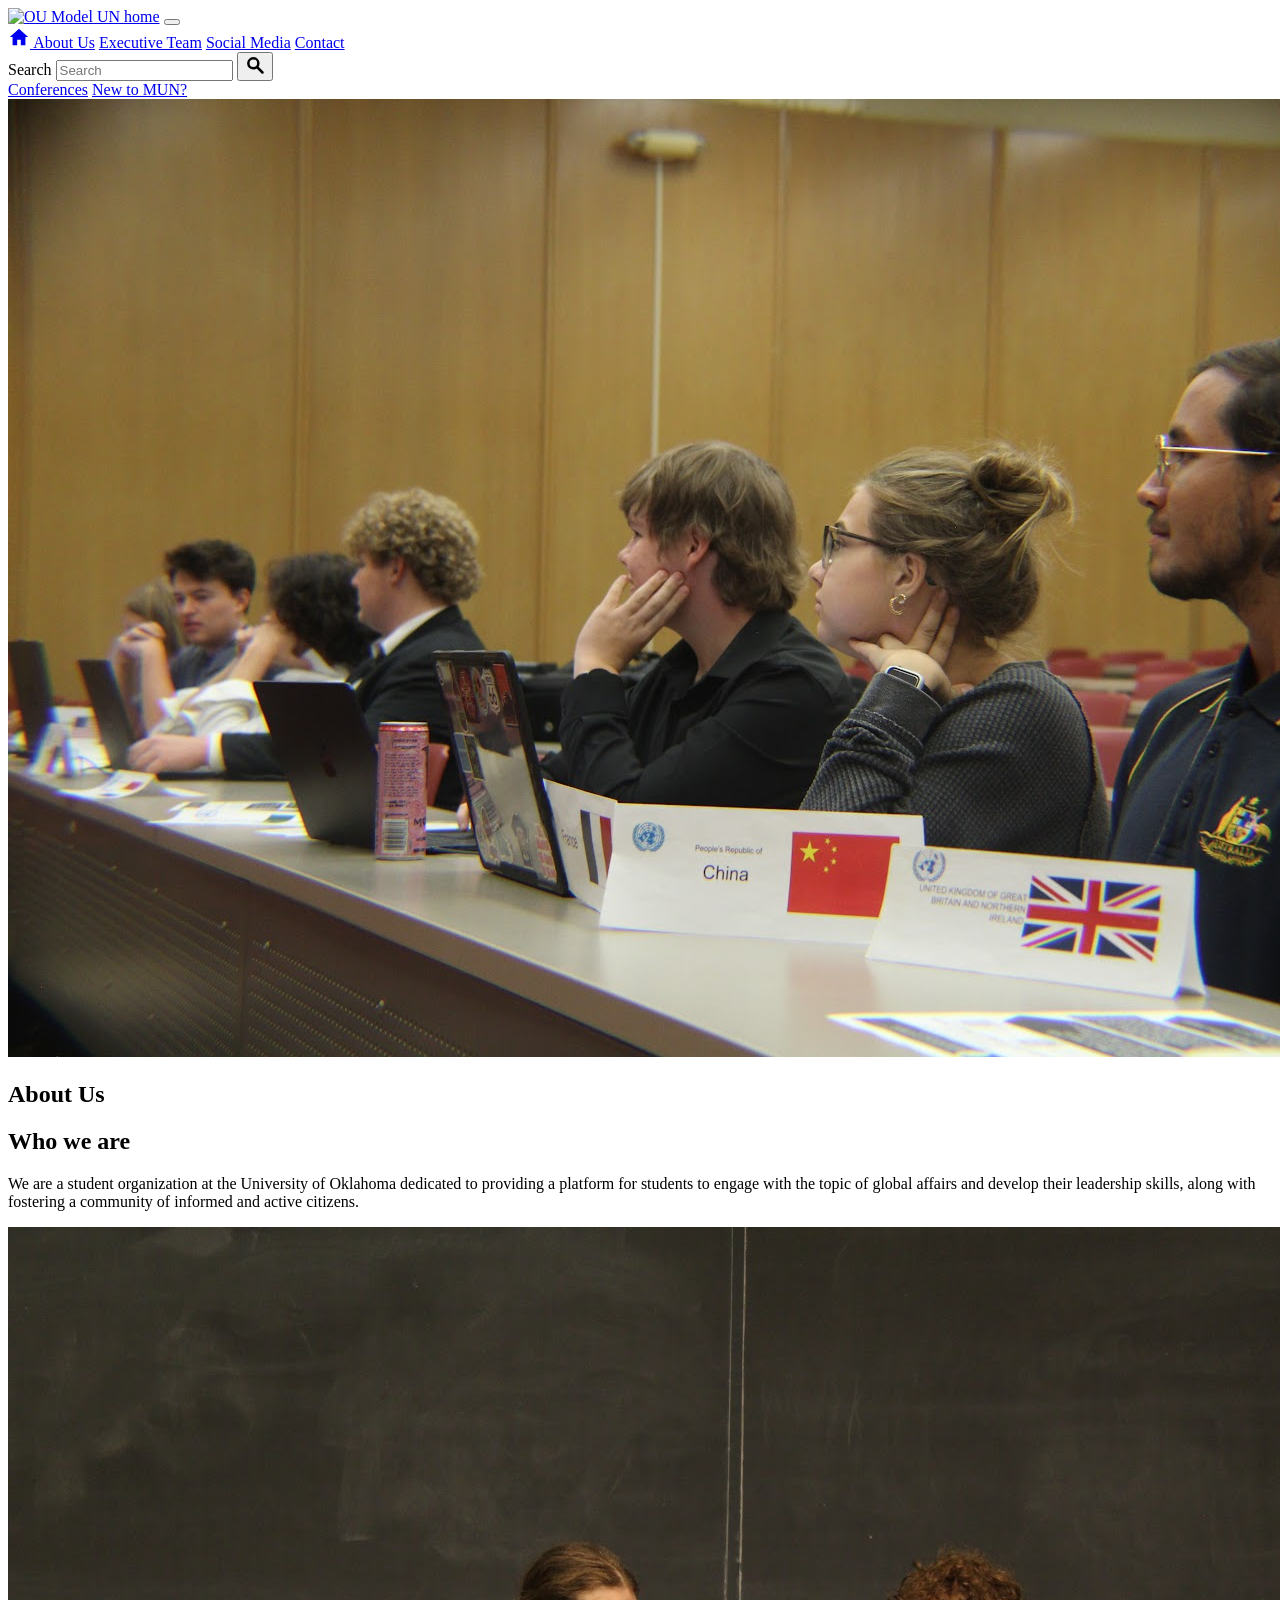
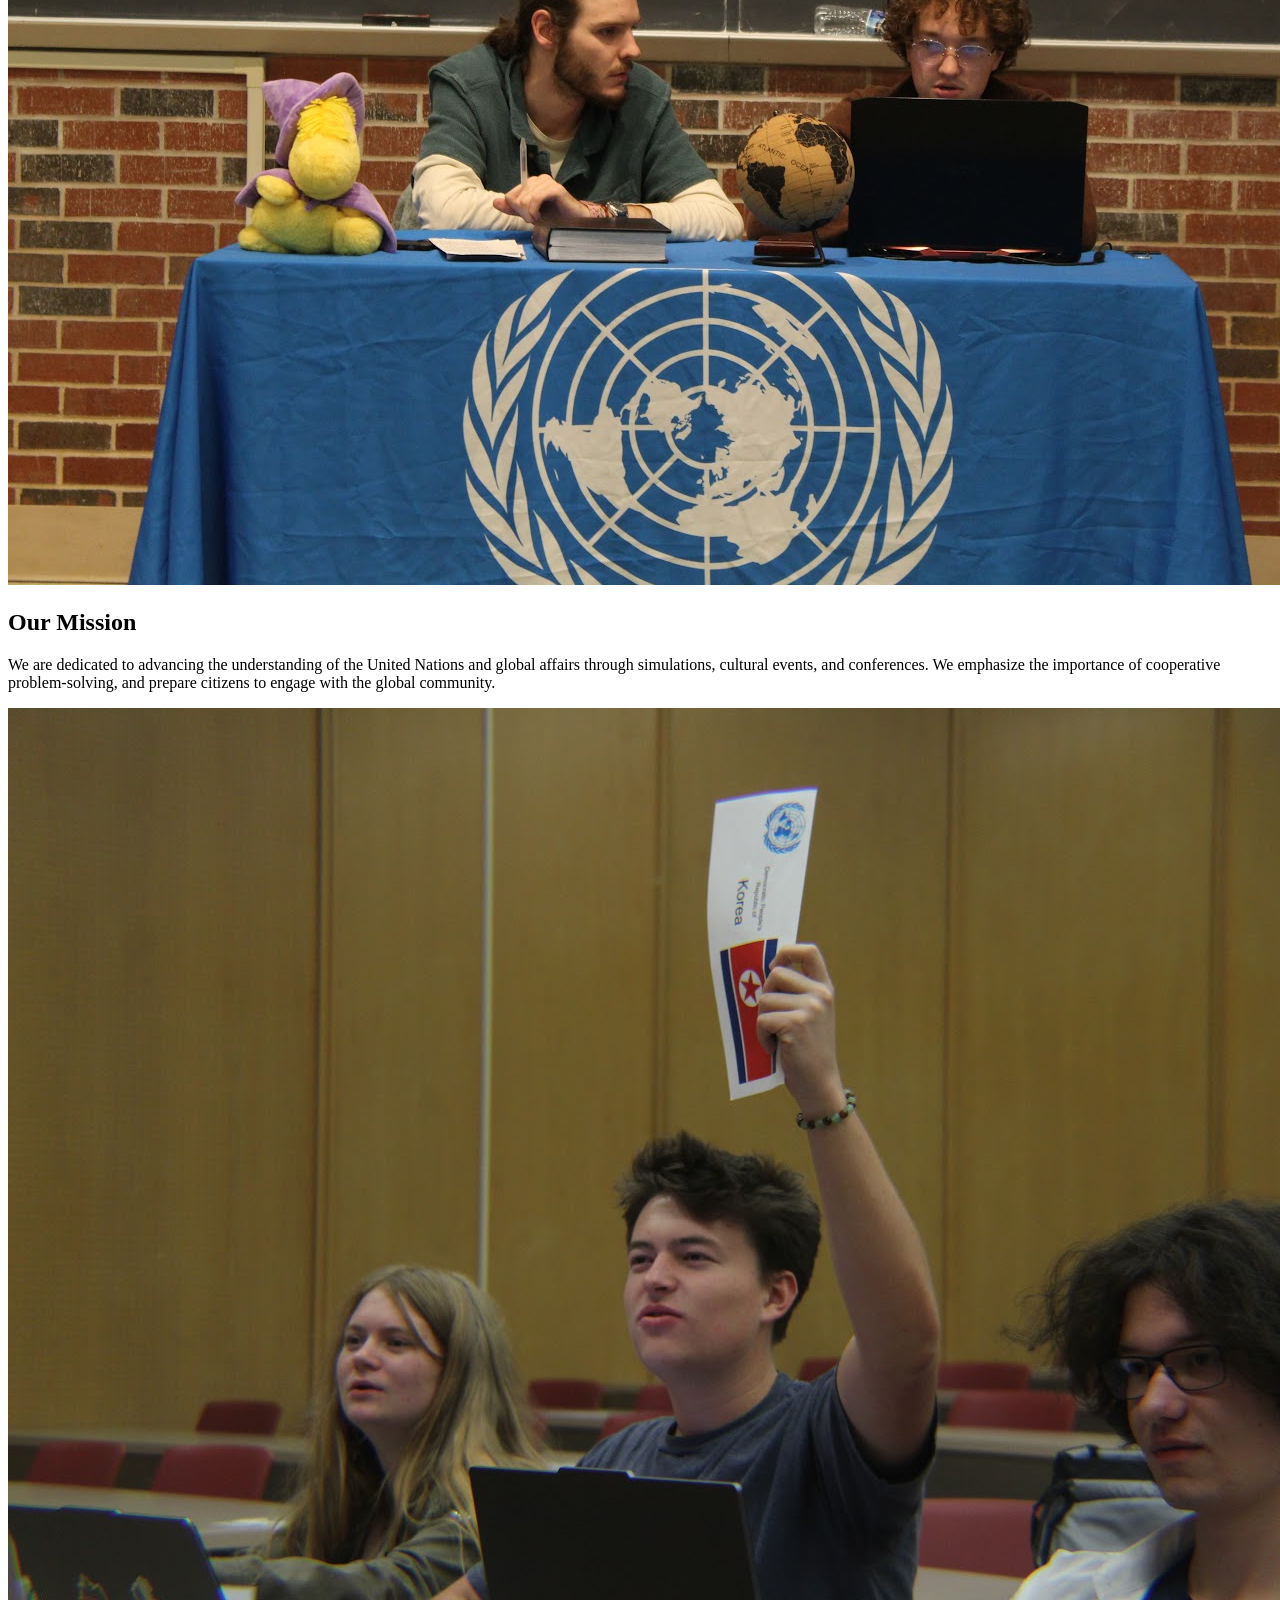
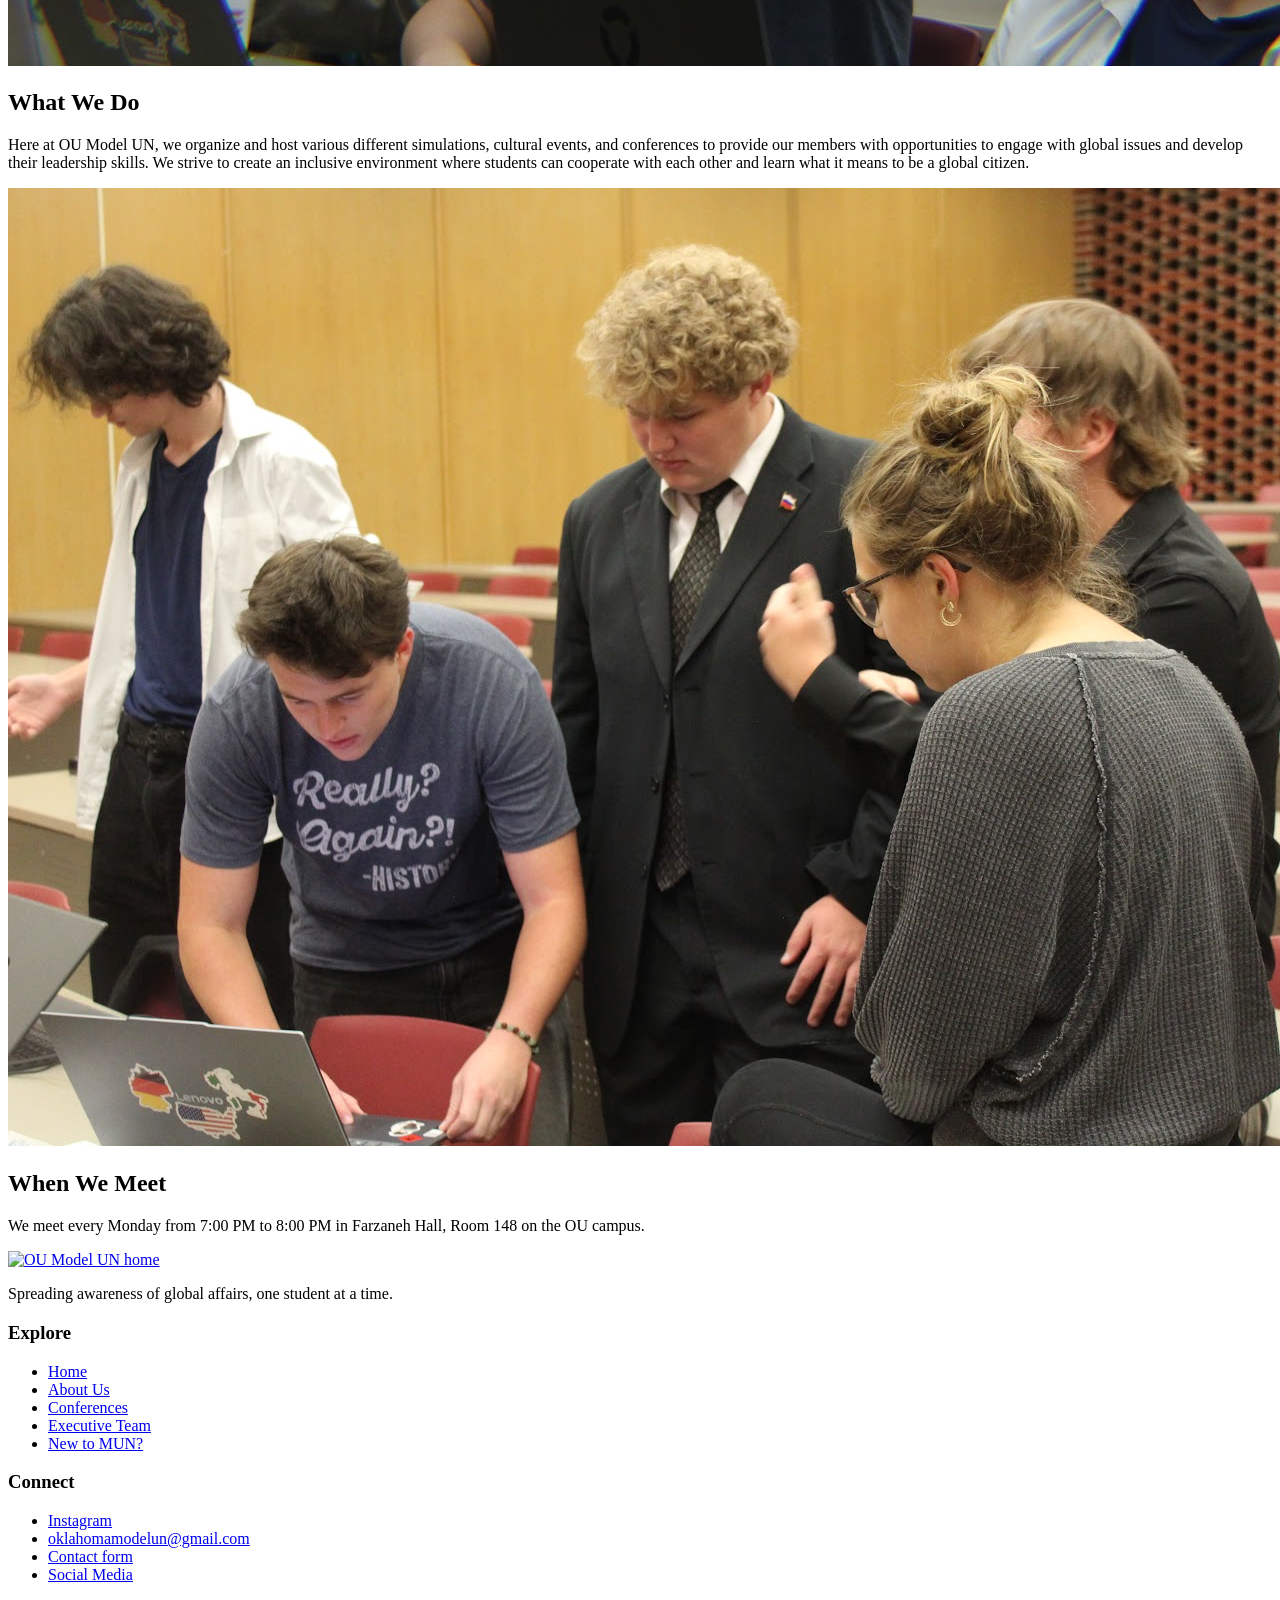
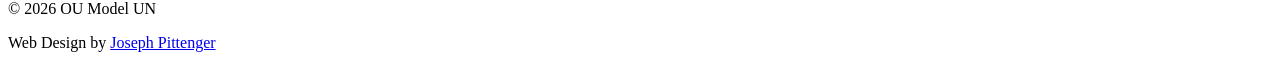
==== static/about.html @ 4ce97fff "change to .JPG because github is chud" ====
<!doctype html>
<html lang="en">
<head>
<meta charset="utf-8">
<meta name="viewport" content="width=device-width, initial-scale=1">
<title>About Us | OU Model UN</title>
<link rel="preconnect" href="https://fonts.googleapis.com">
<link rel="preconnect" href="https://fonts.gstatic.com" crossorigin>
<link href="https://fonts.googleapis.com/css2?family=Montserrat:wght@500;600;700;800&family=Playfair+Display:wght@600;700&display=swap" rel="stylesheet">
<link rel="stylesheet" href="../styles.css">
<script src="../scripts/script.js" defer></script>
<link rel="icon" type="image/png" href="../images/logo.png">
  <meta property="og:title" content="About Us — OU Model UN">
  <meta property="og:description" content="Learn more about the OU Model UN team and our mission.">
  <meta property="og:image" content="../images/team.JPG">
  <meta property="og:url" content="../static/about.html">
  <meta property="og:type" content="website">
  <meta name="twitter:card" content="summary_large_image">
  <meta name="twitter:title" content="About Us — OU Model UN">
  <meta name="twitter:description" content="Learn more about the OU Model UN team and our mission.">
  <meta name="twitter:image" content="../images/team.JPG">
</head>
<body>
<header class="site-header">
  <a class="logo" href="../index.html"><img src="../images/logo.png" alt="OU Model UN home"></a>
  <button class="menu-toggle" type="button" aria-label="Open menu" aria-expanded="false" aria-controls="site-menu">
    <span class="bars" aria-hidden="true"></span>
  </button>
  <nav class="main-nav" id="site-menu" aria-label="Main">
    <a class="home" href="../index.html" aria-label="Home">
      <svg width="22" height="22" viewBox="0 0 24 24" fill="currentColor" aria-hidden="true"><path d="M12 3 2 12h3v9h5v-6h4v6h5v-9h3z"/></svg>
    </a>
    <a href="../static/about.html" class="active">About Us</a>
    <a href="../variable/officers.html">Executive Team</a>
    <a href="../static/social.html">Social Media</a>
    <a href="../static/contact.html">Contact</a>
    <form class="search" role="search" action="../static/search.html" method="get">
      <label for="q" class="sr-only">Search</label>
      <input id="q" name="q" type="search" placeholder="Search">
      <button type="submit" aria-label="Submit search">
        <svg width="20" height="20" viewBox="0 0 24 24" fill="none" stroke="currentColor" stroke-width="3" stroke-linecap="round" aria-hidden="true"><circle cx="10" cy="10" r="6"/><path d="m15 15 6 6"/></svg>
      </button>
    </form>
  </nav>
</header>

<nav class="sub-nav" aria-label="Sections">
  <a href="../variable/conferences.html">Conferences</a>
  <a href="../static/new-to-mun.html">New to MUN?</a>
</nav>

<main data-pagefind-body>
  <section class="page-hero">
    <img class="page-hero-img" src="../images/team.JPG" alt="">
    <h1>About Us</h1>
  </section>
  <section class="content about-intro">
    <h2>Who we are</h2>
    <p class="lead">We are a student organization at the University of Oklahoma dedicated to providing a platform for students to engage with the topic of global affairs and develop their leadership skills, along with fostering a community of informed and active citizens.</p>
  </section>

  <section class="about-band band-tint">
    <div class="band-inner">
      <img src="../images/about-1.JPG" alt="">
      <div class="band-text">
        <h2>Our Mission</h2>
        <p>We are dedicated to advancing the understanding of the United Nations and global affairs through simulations, cultural events, and conferences. We emphasize the importance of cooperative problem-solving, and prepare citizens to engage with the global community. </p>
      </div>
    </div>
  </section>

  <section class="about-band">
    <div class="band-inner reverse">
      <img src="../images/about-2.JPG" alt="">
      <div class="band-text">
        <h2>What We Do</h2>
        <p>Here at OU Model UN, we organize and host various different simulations, cultural events, and conferences to provide our members with opportunities to engage with global issues and develop their leadership skills. We strive to create an inclusive environment where students can cooperate with each other and learn what it means to be a global citizen.</p>
      </div>
    </div>
  </section>

  <section class="about-band band-tint">
    <div class="band-inner">
      <img src="../images/about-3.JPG" alt="">
      <div class="band-text">
        <h2>When We Meet</h2>
        <p>We meet every Monday from 7:00 PM to 8:00 PM in Farzaneh Hall, Room 148 on the OU campus.</p>
      </div>
    </div>
  </section>
</main>

<footer class="site-footer">
  <div class="footer-grid">
    <div class="footer-brand">
      <a class="footer-logo" href="../index.html"><img src="../images/logo.png" alt="OU Model UN home"></a>
      <p>Spreading awareness of global affairs, one student at a time.</p>
    </div>
    <nav aria-label="Footer">
      <h3>Explore</h3>
      <ul>
        <li><a href="../index.html">Home</a></li>
        <li><a href="../static/about.html">About Us</a></li>
        <li><a href="../variable/conferences.html">Conferences</a></li>
        <li><a href="../variable/officers.html">Executive Team</a></li>
        <li><a href="../static/new-to-mun.html">New to MUN?</a></li>
      </ul>
    </nav>
    <div>
      <h3>Connect</h3>
      <ul>
        <li><a href="https://www.instagram.com/oklahoma_model_un/" target="_blank" rel="noopener">Instagram</a></li>
        <li><a href="mailto:oklahomamodelun@gmail.com">oklahomamodelun@gmail.com</a></li>
        <li><a href="../static/contact.html">Contact form</a></li>
        <li><a href="../static/social.html">Social Media</a></li>
      </ul>
    </div>
  </div>
  <div class="footer-bottom">
  <p>&copy; 2026 OU Model UN</p>
  <p>Web Design by <a href="https://www.jpitt.net" target="_blank" rel="noopener">Joseph Pittenger</a></p>
</div>
</footer>
</body>
</html>
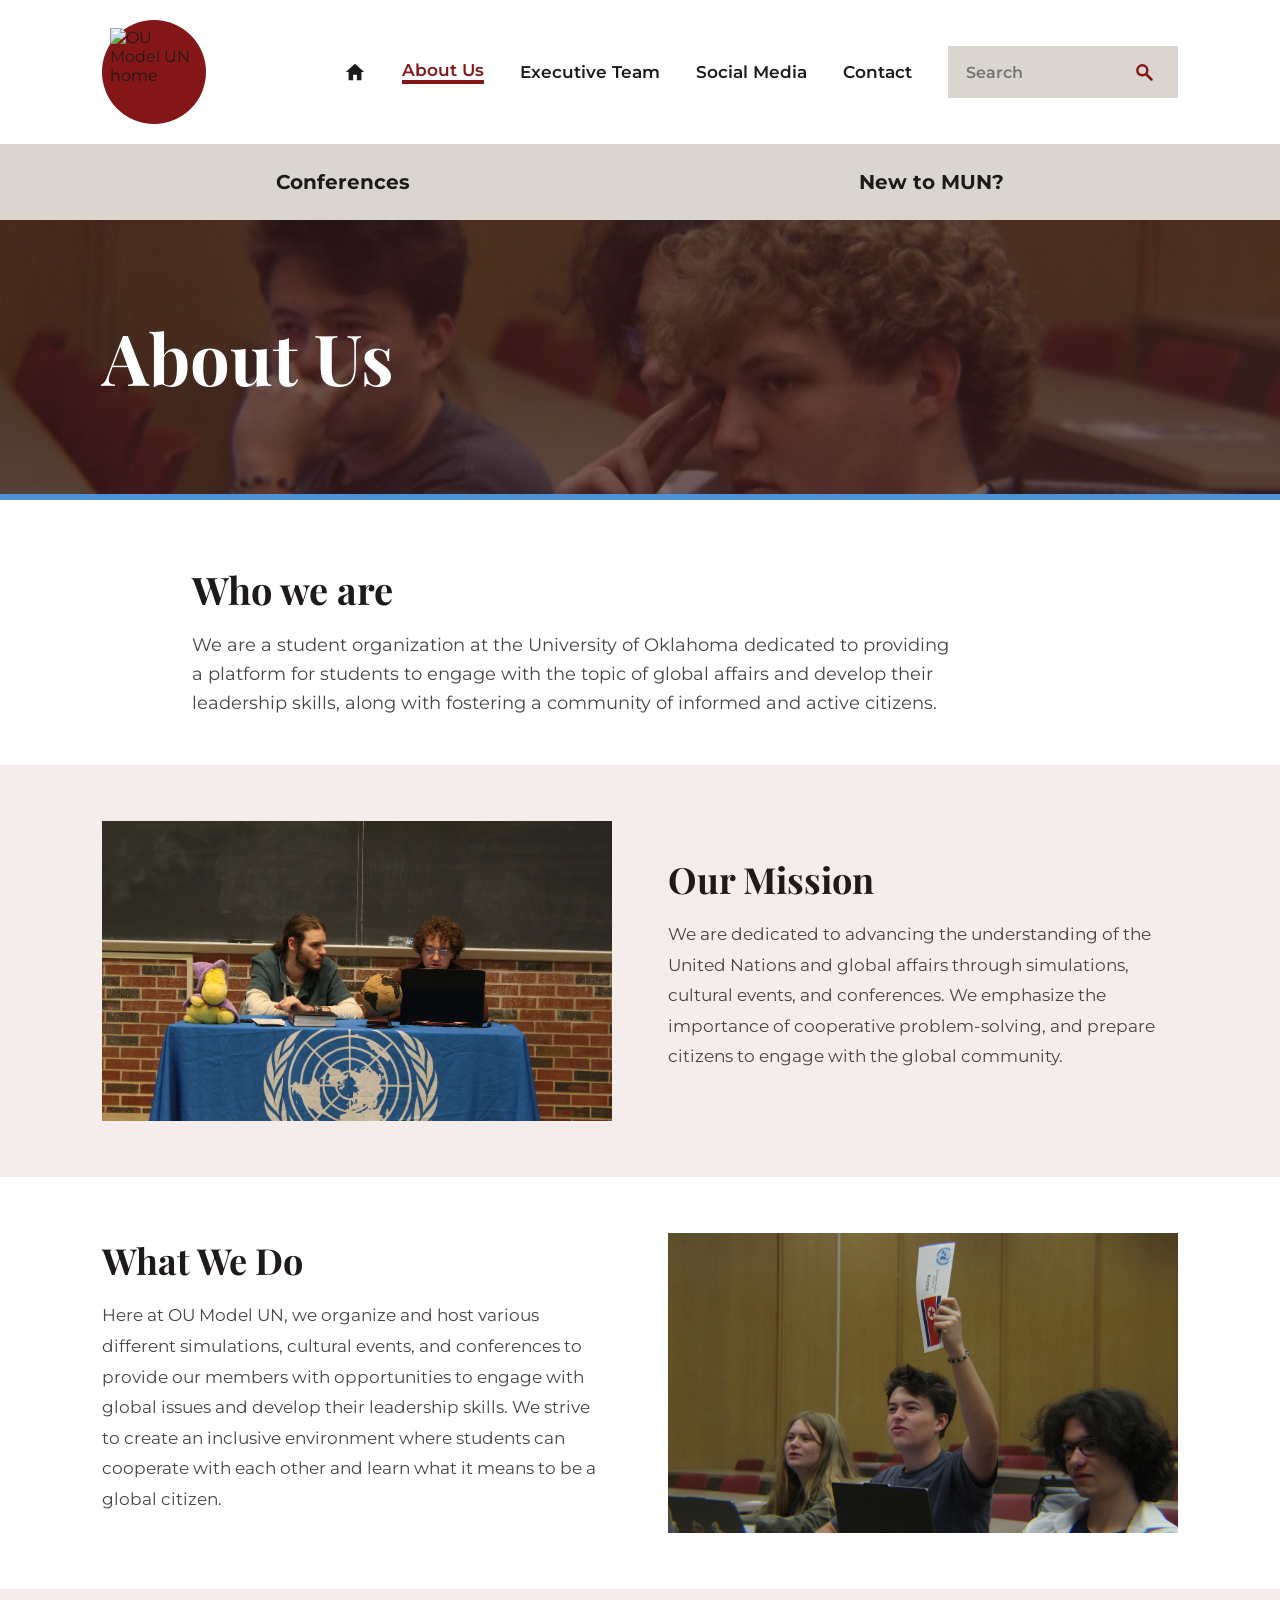
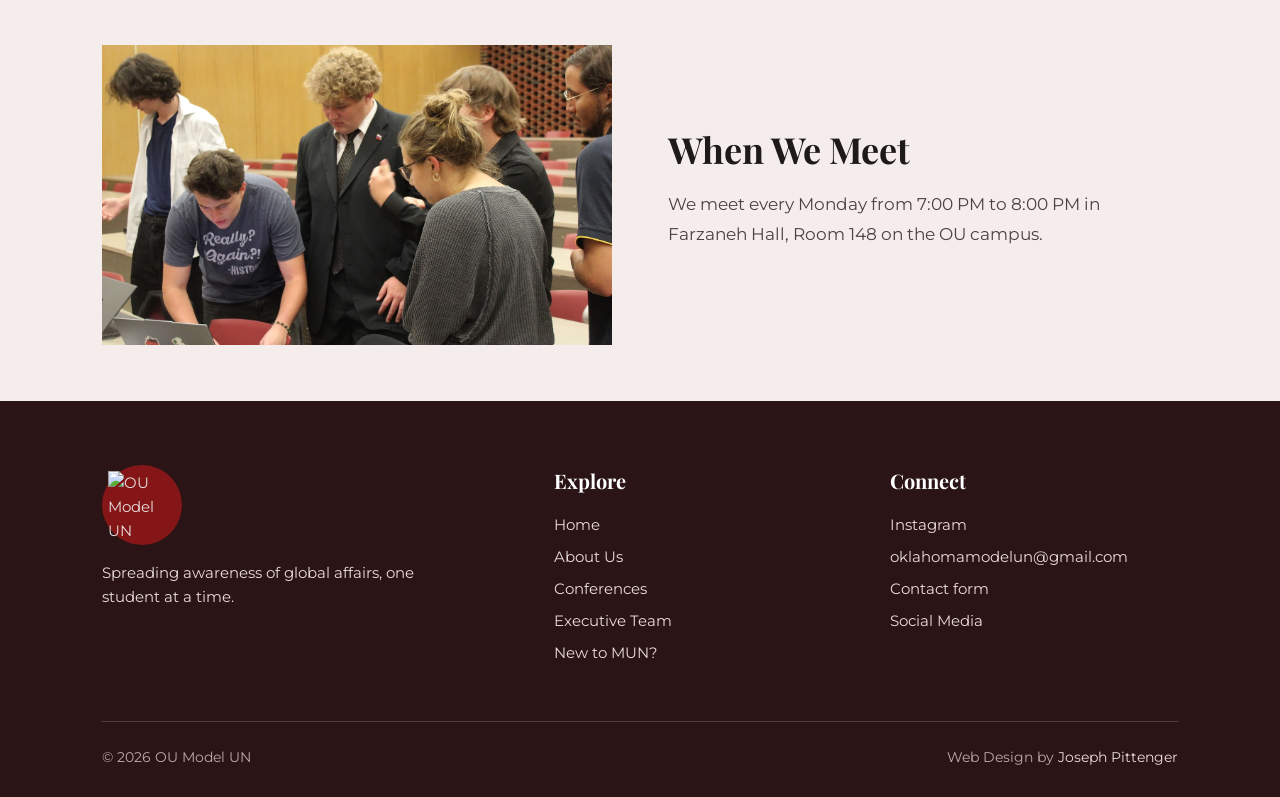
==== commit c5d03949: "add a different hero for pages" ====
--- a/static/about.html
+++ b/static/about.html
@@ -12,13 +12,13 @@
 <link rel="icon" type="image/png" href="../images/logo.png">
   <meta property="og:title" content="About Us — OU Model UN">
   <meta property="og:description" content="Learn more about the OU Model UN team and our mission.">
-  <meta property="og:image" content="../images/team.JPG">
+  <meta property="og:image" content="../images/hero-2.JPG">
   <meta property="og:url" content="../static/about.html">
   <meta property="og:type" content="website">
   <meta name="twitter:card" content="summary_large_image">
   <meta name="twitter:title" content="About Us — OU Model UN">
   <meta name="twitter:description" content="Learn more about the OU Model UN team and our mission.">
-  <meta name="twitter:image" content="../images/team.JPG">
+  <meta name="twitter:image" content="../images/hero-2.JPG">
 </head>
 <body>
 <header class="site-header">
@@ -51,7 +51,7 @@
 
 <main data-pagefind-body>
   <section class="page-hero">
-    <img class="page-hero-img" src="../images/team.JPG" alt="">
+    <img class="page-hero-img" src="../images/hero-2.JPG" alt="">
     <h1>About Us</h1>
   </section>
   <section class="content about-intro">
--- a/styles.css
+++ b/styles.css
@@ -0,0 +1,255 @@
+:root {
+  --crimson: #841617;
+  --ink: #1f1a1a;
+  --gray: #dad5cf;
+  --tint: #f5ecec;
+  --blue: #1f5fa8;
+  --blue-light: #4b92db;
+  --pagefind-ui-primary: #841617;
+  --pagefind-ui-text: #1f1a1a;
+  --pagefind-ui-font: "Montserrat", Arial, sans-serif;
+  --font-display: "Playfair Display", Georgia, serif;
+}
+* { box-sizing: border-box; }
+body { margin: 0; font-family: "Montserrat", Arial, sans-serif; color: var(--ink); background: #fff; }
+a { color: var(--ink); text-decoration: none; }
+a:hover { color: var(--crimson); }
+.sr-only { position: absolute; left: -9999px; }
+
+.site-header {
+  display: flex; align-items: center; justify-content: space-between;
+  flex-wrap: wrap; gap: 16px; padding: 20px 8%;
+  max-width: 1440px; margin: 0 auto;
+}
+.logo {
+  display: flex; align-items: center; justify-content: center;
+  width: 104px; height: 104px; padding: 8px; border-radius: 50%;
+  background: var(--crimson);
+}
+.logo img { width: 100%; height: 100%; object-fit: contain; }
+.main-nav { display: flex; align-items: center; flex-wrap: wrap; gap: 8px 36px; font-weight: 600; font-size: 17px; }
+.main-nav .home { display: flex; padding: 10px 0; }
+.main-nav .active, .sub-nav .active { color: var(--crimson); border-bottom: 4px solid var(--crimson); }
+.search { display: flex; align-items: center; width: 230px; height: 52px; padding: 0 16px; background: var(--gray); }
+.search input { flex: 1; min-width: 0; border: 0; background: transparent; font: inherit; font-size: 16px; outline: none; }
+.search button { display: flex; padding: 8px; border: 0; background: none; color: var(--crimson); cursor: pointer; }
+
+.sub-nav { display: flex; justify-content: space-around; flex-wrap: wrap; background: var(--gray); padding: 0 4%; font-weight: 700; font-size: 20px; }
+.sub-nav a { padding: 26px 24px; }
+.sub-nav a:hover { background: #e3dfdb; }
+.sub-nav .active { border-bottom: 4px solid var(--crimson); }
+
+.hero {
+  position: relative; height: 560px; display: flex; align-items: center;
+  background: #3b1a1c; overflow: hidden;
+}
+.hero-img { position: absolute; inset: 0; width: 100%; height: 100%; object-fit: cover; }
+.hero::after { content: ""; position: absolute; inset: 0; background: rgba(59, 26, 28, 0.55); }
+.hero h1 {
+  position: relative; z-index: 1; margin: 0 auto; padding: 0 8%; width: 100%; max-width: 1440px; color: #fff;
+  font-size: clamp(40px, 6vw, 88px); line-height: 1.1; font-weight: 700; letter-spacing: -1px; text-wrap: balance;
+}
+
+.intro { text-align: center; padding: 72px 8% 72px; }
+.intro h2 { margin: 0 auto; max-width: 1000px; font-size: clamp(28px, 3.4vw, 46px); line-height: 1.25; font-weight: 700; }
+.intro p { margin: 24px auto 0; max-width: 760px; font-size: 18px; line-height: 1.6; color: #4a4343; }
+
+/* Subpages */
+.content { max-width: 1100px; margin: 0 auto; padding: 64px 8% 80px; }
+.content h2 { margin: 0 0 16px; font-size: clamp(26px, 3vw, 38px); font-weight: 700; }
+.lead { margin: 0 0 32px; max-width: 760px; font-size: 18px; line-height: 1.6; color: #4a4343; }
+.card-grid { display: grid; grid-template-columns: repeat(auto-fit, minmax(240px, 1fr)); gap: 24px; }
+.card { padding: 28px; background: var(--gray); border-top: 4px solid var(--blue); }
+.card h3 { margin: 0 0 12px; font-size: 20px; }
+.card p { margin: 0; line-height: 1.6; color: #4a4343; }
+.contact-layout { display: grid; grid-template-columns: 2fr 1fr; gap: 48px; }
+.contact-info h3 { margin: 0 0 4px; }
+.contact-info p { margin: 0 0 24px; color: #4a4343; }
+@media (max-width: 700px) { .contact-layout { grid-template-columns: 1fr; } }
+
+/* Home: intro extras and conferences */
+.intro h3 { margin: 28px auto 0; max-width: 900px; font-size: clamp(20px, 2.2vw, 30px); font-weight: 700; }
+.intro p { text-align: left; }
+.more { display: inline-block; margin-top: 28px; font-weight: 700; color: var(--blue); }
+.more:hover { text-decoration: underline; }
+.conferences { padding: 40px 8% 96px; background: linear-gradient(to bottom, #fff 0, #fff 260px, var(--tint) 260px); }
+.conferences h2 { margin: 0 0 48px; text-align: center; font-size: clamp(30px, 3.5vw, 44px); font-weight: 600; }
+.conf-grid { display: grid; grid-template-columns: repeat(auto-fit, minmax(260px, 1fr)); gap: 32px; max-width: 1100px; margin: 0 auto; }
+.conf-card { background: #fff; }
+.conf-card img { display: block; width: 100%; height: 240px; object-fit: cover; background: #d8d3ce; }
+.conf-body { padding: 28px 32px 36px; }
+.conf-body h3 { margin: 0 0 16px; font-size: 30px; font-weight: 700; }
+.conf-body p { margin: 0 0 8px; font-size: 18px; color: #4a4343; }
+/* Typography: serif display headings, Montserrat for everything else */
+h1, h2, h3 { font-family: var(--font-display); }
+.hero h1 { font-weight: 700; }
+.conferences h2 { font-weight: 700; }
+.conf-body p:nth-of-type(2) { color: var(--blue); font-weight: 600; }
+
+/* Page title banners with photo */
+.page-hero {
+  position: relative; overflow: hidden; display: flex; align-items: center;
+  height: 280px; background: #3b1a1c; border-bottom: 6px solid var(--blue-light);
+}
+.page-hero-img { position: absolute; inset: 0; width: 100%; height: 100%; object-fit: cover; }
+.page-hero::after { content: ""; position: absolute; inset: 0; background: rgba(59, 26, 28, 0.6); }
+.page-hero h1 {
+  position: relative; z-index: 1; width: 100%; max-width: 1440px; margin: 0 auto; padding: 0 8%;
+  color: #fff; font-size: clamp(40px, 5.5vw, 72px); font-weight: 700;
+}
+
+/* Fade in on scroll (script.js adds .js to <html>, then .visible as items scroll into view) */
+.js .reveal { opacity: 0; transform: translateY(24px); transition: opacity 0.7s ease, transform 0.7s ease; }
+.js .reveal.visible { opacity: 1; transform: none; }
+.js .card-grid .reveal:nth-child(2), .js .conf-grid .reveal:nth-child(2) { transition-delay: 0.12s; }
+.js .card-grid .reveal:nth-child(3), .js .conf-grid .reveal:nth-child(3) { transition-delay: 0.24s; }
+@media (prefers-reduced-motion: reduce) {
+  .js .reveal { opacity: 1; transform: none; transition: none; }
+}
+
+/* Slow zoom on hero photos */
+@keyframes slow-zoom { from { transform: scale(1); } to { transform: scale(1.1); } }
+.hero-img, .page-hero-img { animation: slow-zoom 30s ease-out forwards; }
+@media (prefers-reduced-motion: reduce) { .hero-img, .page-hero-img { animation: none; } }
+
+/* About: alternating photo and text bands */
+.about-intro { padding-bottom: 48px; }
+.about-intro .lead { margin-bottom: 0; }
+.about-band { padding: 56px 8%; }
+.band-tint { background: var(--tint); }
+.band-inner { display: grid; grid-template-columns: 1fr 1fr; gap: 56px; align-items: center; max-width: 1100px; margin: 0 auto; }
+.band-inner img { display: block; width: 100%; height: 300px; object-fit: cover; background: #d8d3ce; }
+.band-inner.reverse img { order: 2; }
+.band-text h2 { margin: 0 0 16px; font-size: clamp(26px, 3vw, 36px); font-weight: 700; }
+.band-text p { margin: 0 0 16px; font-size: 17px; line-height: 1.8; color: #4a4343; }
+@media (max-width: 800px) {
+  .band-inner { grid-template-columns: 1fr; gap: 28px; }
+  .band-inner.reverse img { order: 0; }
+}
+
+/* Footer */
+.site-footer { margin-top: 0; padding: 64px 8% 28px; background: #2b1416; color: #e9dcdc; font-size: 15px; line-height: 1.6; }
+.site-footer a { color: #e9dcdc; }
+.site-footer a:hover { color: var(--blue-light); }
+.footer-grid { display: grid; grid-template-columns: 1.4fr 1fr 1fr; gap: 48px; max-width: 1100px; margin: 0 auto; }
+.footer-grid h3 { margin: 0 0 16px; color: #fff; font-size: 20px; }
+.footer-grid ul { margin: 0; padding: 0; list-style: none; }
+.footer-grid li { margin-bottom: 8px; }
+.footer-brand p { margin: 16px 0 0; max-width: 320px; }
+.footer-logo { display: flex; align-items: center; justify-content: center; width: 80px; height: 80px; padding: 6px; border-radius: 50%; background: var(--crimson); }
+.footer-logo img { width: 100%; height: 100%; object-fit: contain; }
+.footer-bottom { display: flex; justify-content: space-between; flex-wrap: wrap; gap: 8px 24px; max-width: 1100px; margin: 48px auto 0; padding-top: 24px; border-top: 1px solid rgba(255, 255, 255, 0.18); font-size: 14px; color: #bda9a9; }
+.footer-bottom p { margin: 0; }
+@media (max-width: 700px) { .footer-grid { grid-template-columns: 1fr; gap: 32px; } }
+
+/* Search page */
+#search { min-height: 320px; }
+.search-note { color: #4a4343; }
+
+/* Clickable cards: the link stretches to cover the whole card */
+.card-clickable { position: relative; transition: transform 0.2s ease, box-shadow 0.2s ease; }
+.card-clickable a { font-weight: 600; color: var(--blue); }
+.card-clickable a::after { content: ""; position: absolute; inset: 0; }
+.card-clickable:hover, .card-clickable:focus-within { transform: translateY(-4px); box-shadow: 0 10px 24px rgba(0, 0, 0, 0.12); }
+.card-clickable a:focus-visible { outline: none; }
+.card-clickable:focus-within { outline: 3px solid var(--blue-light); outline-offset: 2px; }
+@media (prefers-reduced-motion: reduce) { .card-clickable { transition: none; } .card-clickable:hover, .card-clickable:focus-within { transform: none; } }
+
+/* Keep the card hover lift working alongside the fade-in */
+.js .reveal.card-clickable { transition: opacity 0.7s ease, transform 0.25s ease, box-shadow 0.25s ease; }
+.js .card-clickable.visible:hover, .js .card-clickable.visible:focus-within { transform: translateY(-4px); transition-delay: 0s; }
+@media (prefers-reduced-motion: reduce) { .js .card-clickable.visible:hover, .js .card-clickable.visible:focus-within { transform: none; } }
+
+/* Clickable conference cards (home page): keep the title dark, turn crimson on hover */
+.conf-card.card-clickable a { color: var(--ink); font-weight: inherit; }
+.conf-card.card-clickable:hover a, .conf-card.card-clickable:focus-within a { color: var(--crimson); }
+
+/* Card icons (social page) */
+.card-icon { display: block; width: 56px; height: 56px; margin-bottom: 16px; }
+.card-icon svg { display: block; width: 100%; height: 100%; }
+
+/* Embedded Google Form */
+.form-embed iframe { display: block; width: 100%; height: 760px; border: 0; background: #fff; }
+.form-fallback { margin: 12px 0 0; font-size: 15px; color: #4a4343; }
+.form-fallback a { color: var(--blue); font-weight: 600; }
+
+/* Mobile menu (hamburger) */
+.menu-toggle { display: none; position: relative; width: 48px; height: 48px; padding: 0; border: 2px solid var(--crimson); border-radius: 8px; background: #fff; cursor: pointer; }
+.menu-toggle .bars { position: absolute; top: 50%; left: 50%; width: 22px; height: 3px; margin: -1.5px 0 0 -11px; background: var(--crimson); transition: background 0.2s; }
+.menu-toggle .bars::before, .menu-toggle .bars::after { content: ""; position: absolute; left: 0; width: 22px; height: 3px; background: var(--crimson); transition: top 0.2s, transform 0.2s; }
+.menu-toggle .bars::before { top: -7px; }
+.menu-toggle .bars::after { top: 7px; }
+.menu-toggle[aria-expanded="true"] .bars { background: transparent; }
+.menu-toggle[aria-expanded="true"] .bars::before { top: 0; transform: rotate(45deg); }
+.menu-toggle[aria-expanded="true"] .bars::after { top: 0; transform: rotate(-45deg); }
+.menu-toggle:focus-visible { outline: 3px solid var(--blue-light); outline-offset: 2px; }
+
+@media (max-width: 900px) {
+  .menu-toggle { display: block; }
+  .logo { width: 80px; height: 80px; }
+  .main-nav { width: 100%; flex-direction: column; align-items: stretch; gap: 0; font-size: 18px; }
+  .main-nav a { padding: 14px 0; border-bottom: 1px solid var(--gray); }
+  .main-nav .home { align-items: center; }
+  .main-nav .home::after { content: "Home"; margin-left: 10px; }
+  .search { width: 100%; margin: 16px 0 8px; }
+  .sub-nav { flex-direction: column; justify-content: flex-start; padding: 0 8%; font-size: 18px; }
+  .sub-nav a { padding: 14px 0; border-bottom: 1px solid #cfc9c2; }
+  /* Only collapse the menus when JavaScript is available to open them */
+  .js .main-nav, .js .sub-nav { display: none; }
+  body.menu-open .main-nav, body.menu-open .sub-nav { display: flex; }
+}
+
+/* New to MUN page */
+.tint-wrap { background: var(--tint); }
+.tint-wrap .card { background: #fff; }
+.glossary { display: grid; grid-template-columns: repeat(auto-fit, minmax(300px, 1fr)); gap: 0 48px; margin: 0; }
+.glossary > div { padding: 18px 0; border-bottom: 1px solid var(--gray); }
+.glossary dt { margin-bottom: 4px; font-family: var(--font-display); font-size: 20px; font-weight: 700; }
+.glossary dd { margin: 0; line-height: 1.6; color: #4a4343; }
+.faq-list { max-width: 820px; }
+.faq { border-bottom: 1px solid #cfc9c2; }
+.faq summary { position: relative; padding: 20px 44px 20px 0; font-size: 18px; font-weight: 600; cursor: pointer; list-style: none; }
+.faq summary::-webkit-details-marker { display: none; }
+.faq summary::after { content: "+"; position: absolute; right: 8px; top: 50%; transform: translateY(-50%); font-size: 28px; font-weight: 400; color: var(--crimson); }
+.faq[open] summary::after { content: "\2212"; }
+.faq summary:hover { color: var(--crimson); }
+.faq summary:focus-visible { outline: 3px solid var(--blue-light); outline-offset: 2px; }
+.faq p { margin: 0 0 22px; max-width: 720px; line-height: 1.7; color: #4a4343; }
+.faq p a, .faq-more a { color: var(--blue); font-weight: 600; }
+.faq-more { margin: 32px 0 0; }
+
+/* Countries we've represented (home page map) */
+.map-section { padding: 72px 8% 88px; text-align: center; }
+.map-section h2 { margin: 0 0 16px; font-size: clamp(30px, 3.5vw, 44px); font-weight: 700; }
+.map-section .lead { margin: 0 auto 32px; text-align: center; }
+.map-wrap { position: relative; max-width: 1100px; margin: 0 auto; }
+.map-wrap svg { display: block; width: 100%; height: auto; }
+.map-wrap path { fill: var(--gray); stroke: #fff; stroke-width: 0.6; transition: fill 0.15s; }
+.map-wrap path:hover { fill: var(--blue-light); }
+.map-wrap path.visited { fill: var(--crimson); }
+.map-wrap path.visited:hover { fill: #6a1112; }
+.map-tip { position: absolute; z-index: 2; padding: 6px 10px; border-radius: 4px; background: #2b1416; color: #fff; font-size: 14px; font-weight: 600; white-space: nowrap; pointer-events: none; opacity: 0; transform: translate(-50%, -130%); transition: opacity 0.1s; }
+.map-tip.show { opacity: 1; }
+.map-count { margin: 28px 0 0; font-weight: 700; color: var(--crimson); }
+.map-count:empty { display: none; }
+.country-list { display: flex; flex-wrap: wrap; justify-content: center; gap: 8px; max-width: 900px; margin: 16px auto 0; padding: 0; list-style: none; }
+.country-list li { padding: 6px 14px; border-radius: 999px; background: var(--tint); font-size: 15px; font-weight: 600; }
+.country-list:empty { display: none; }
+.map-svg { aspect-ratio: 960 / 500; }
+.map-note { padding-top: 40px; color: #4a4343; }
+
+/* Executive team cards: photo with a bio that appears on hover, tap, or keyboard focus */
+.officer { position: relative; padding: 0; overflow: hidden; background: #fff; border: 1px solid var(--gray); border-top: 4px solid var(--blue); }
+.officer-photo { position: relative; aspect-ratio: 1 / 1; overflow: hidden; background: #d8d3ce; }
+.officer-photo img { display: block; width: 100%; height: 100%; object-fit: cover; }
+.officer .bio {
+  position: absolute; inset: 0; display: flex; align-items: center; margin: 0; padding: 24px;
+  background: rgba(132, 22, 23, 0.94); color: #fff; font-size: 15px; line-height: 1.6;
+  opacity: 0; transform: translateY(12px); transition: opacity 0.25s ease, transform 0.25s ease;
+}
+.officer h3 { margin: 20px 24px 4px; font-size: 22px; }
+.officer .role { margin: 0 24px 24px; font-weight: 600; color: var(--blue); }
+@media (hover: hover) { .officer:hover .bio { opacity: 1; transform: none; } }
+.officer:focus-visible { outline: 3px solid var(--blue-light); outline-offset: 2px; }
+.officer:focus-visible .bio, .officer.open .bio { opacity: 1; transform: none; }
+@media (prefers-reduced-motion: reduce) { .officer .bio { transition: none; transform: none; } }
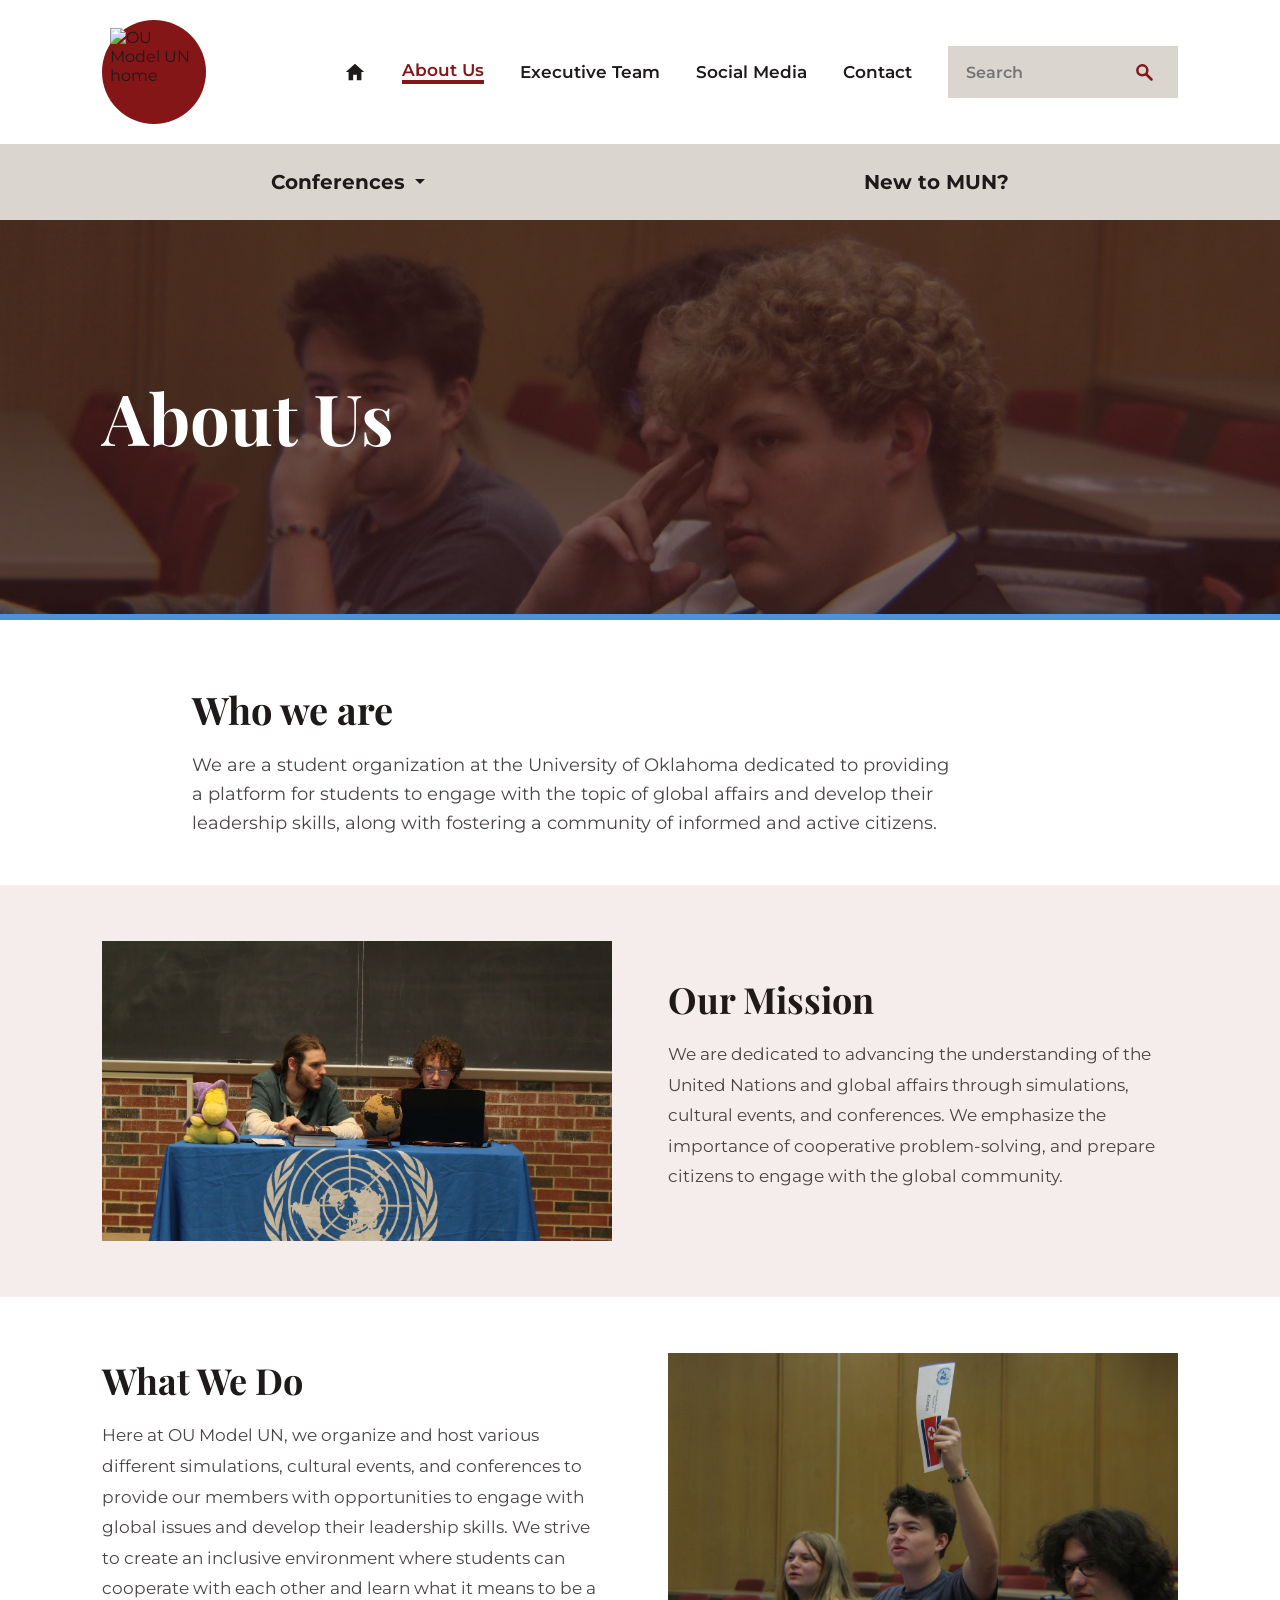
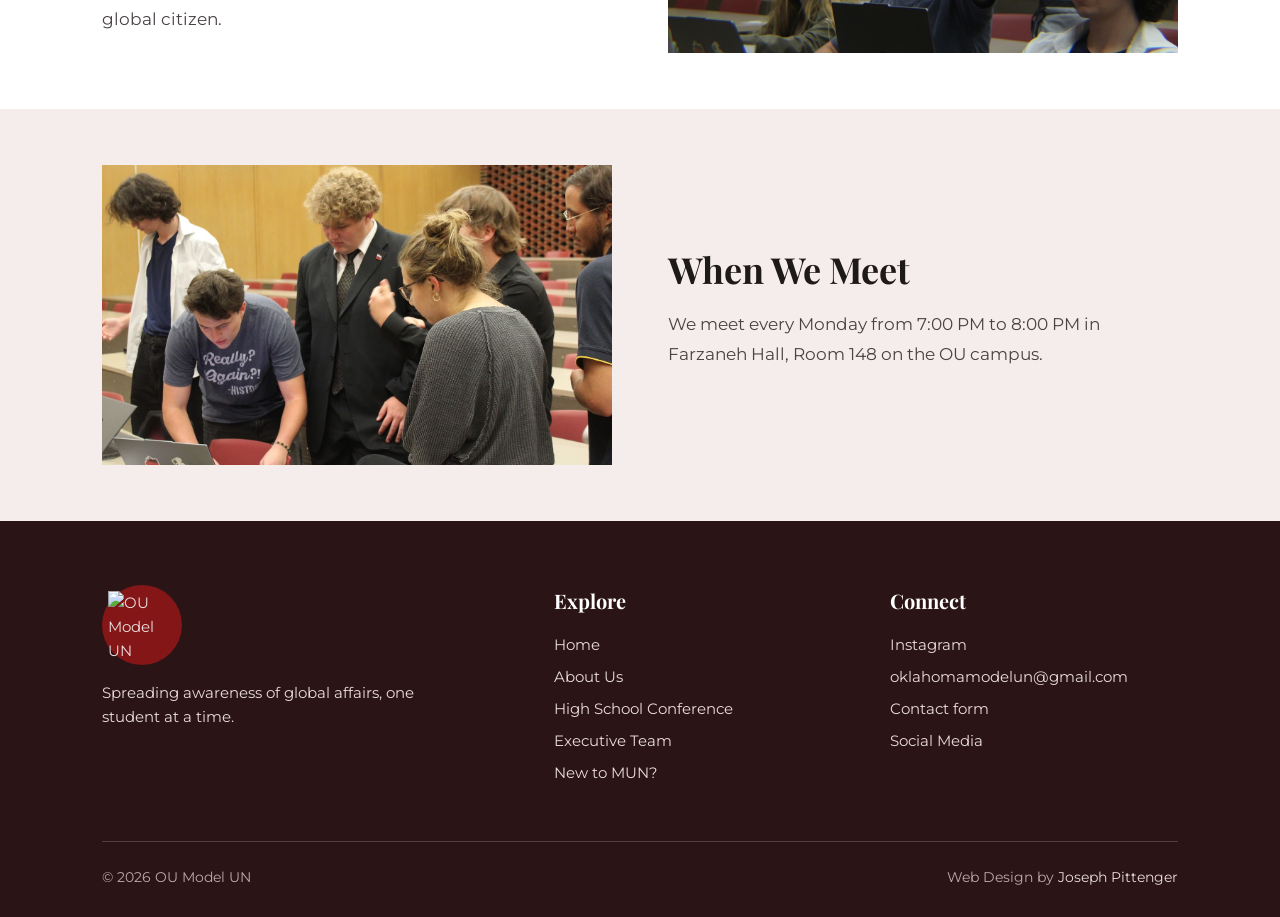
==== commit 3ced1d6b: "make a different idea for conferences" ====
--- a/static/about.html
+++ b/static/about.html
@@ -45,7 +45,12 @@
 </header>
 
 <nav class="sub-nav" aria-label="Sections">
-  <a href="../variable/conferences.html">Conferences</a>
+  <div class="nav-dropdown">
+    <button class="dropdown-toggle" type="button" aria-expanded="false" aria-controls="conf-menu">Conferences <span class="caret" aria-hidden="true"></span></button>
+    <ul class="dropdown-menu" id="conf-menu">
+      <li><a href="../variable/high-school-conference.html">High School Conference</a></li>
+    </ul>
+  </div>
   <a href="../static/new-to-mun.html">New to MUN?</a>
 </nav>
 
@@ -101,7 +106,7 @@
       <ul>
         <li><a href="../index.html">Home</a></li>
         <li><a href="../static/about.html">About Us</a></li>
-        <li><a href="../variable/conferences.html">Conferences</a></li>
+        <li><a href="../variable/high-school-conference.html">High School Conference</a></li>
         <li><a href="../variable/officers.html">Executive Team</a></li>
         <li><a href="../static/new-to-mun.html">New to MUN?</a></li>
       </ul>
--- a/styles.css
+++ b/styles.css
@@ -89,7 +89,7 @@
 /* Page title banners with photo */
 .page-hero {
   position: relative; overflow: hidden; display: flex; align-items: center;
-  height: 280px; background: #3b1a1c; border-bottom: 6px solid var(--blue-light);
+  height: 400px; background: #3b1a1c; border-bottom: 6px solid var(--blue-light);
 }
 .page-hero-img { position: absolute; inset: 0; width: 100%; height: 100%; object-fit: cover; }
 .page-hero::after { content: ""; position: absolute; inset: 0; background: rgba(59, 26, 28, 0.6); }
@@ -109,8 +109,8 @@
 
 /* Slow zoom on hero photos */
 @keyframes slow-zoom { from { transform: scale(1); } to { transform: scale(1.1); } }
-.hero-img, .page-hero-img { animation: slow-zoom 30s ease-out forwards; }
-@media (prefers-reduced-motion: reduce) { .hero-img, .page-hero-img { animation: none; } }
+.hero-img { animation: slow-zoom 30s ease-out forwards; }
+@media (prefers-reduced-motion: reduce) { .hero-img { animation: none; } }
 
 /* About: alternating photo and text bands */
 .about-intro { padding-bottom: 48px; }
@@ -252,4 +252,68 @@
 @media (hover: hover) { .officer:hover .bio { opacity: 1; transform: none; } }
 .officer:focus-visible { outline: 3px solid var(--blue-light); outline-offset: 2px; }
 .officer:focus-visible .bio, .officer.open .bio { opacity: 1; transform: none; }
-@media (prefers-reduced-motion: reduce) { .officer .bio { transition: none; transform: none; } }+@media (prefers-reduced-motion: reduce) { .officer .bio { transition: none; transform: none; } }
+
+/* Conference pages */
+html { scroll-behavior: smooth; }
+@media (prefers-reduced-motion: reduce) { html { scroll-behavior: auto; } }
+
+.conf-banner { position: relative; display: flex; align-items: flex-end; height: 190px; overflow: hidden; background: #3b1a1c; }
+.conf-banner img { position: absolute; inset: 0; width: 100%; height: 100%; object-fit: cover; }
+.conf-banner::after { content: ""; position: absolute; inset: 0; background: linear-gradient(to top, rgba(59, 26, 28, 0.85), rgba(59, 26, 28, 0.3)); }
+.conf-banner h2 { position: relative; z-index: 1; width: 100%; max-width: 1100px; margin: 0 auto; padding: 0 8% 32px; color: #fff; font-size: clamp(30px, 4vw, 48px); font-weight: 700; }
+.conf-main { padding-top: 48px; padding-bottom: 64px; }
+
+.conf-facts { display: grid; grid-template-columns: repeat(auto-fit, minmax(200px, 1fr)); gap: 16px; margin: 0 0 32px; }
+.conf-facts > div { padding: 18px 20px; background: var(--tint); border-left: 4px solid var(--blue); }
+.tint-wrap .conf-facts > div { background: #fff; }
+.conf-facts dt { margin-bottom: 4px; font-size: 13px; font-weight: 700; letter-spacing: 0.06em; text-transform: uppercase; color: #6b6060; }
+.conf-facts dd { margin: 0; font-size: 18px; font-weight: 600; }
+
+.conf-actions { display: flex; flex-wrap: wrap; gap: 12px; margin: 0 0 40px; }
+.btn { display: inline-block; padding: 14px 28px; border: 2px solid var(--crimson); border-radius: 4px; background: var(--crimson); color: #fff; font-size: 16px; font-weight: 700; }
+.btn:hover { border-color: #6a1112; background: #6a1112; color: #fff; }
+.btn-outline { background: transparent; color: var(--crimson); }
+.btn-outline:hover { background: var(--crimson); color: #fff; }
+
+.conf-sub { margin: 48px 0 16px; font-size: clamp(22px, 2.5vw, 28px); }
+.card h4 { margin: 0 0 8px; font-family: var(--font-display); font-size: 18px; }
+
+.schedule-wrap { overflow-x: auto; }
+.schedule { width: 100%; border-collapse: collapse; background: #fff; }
+.schedule th, .schedule td { padding: 14px 16px; border-bottom: 1px solid var(--gray); text-align: left; }
+.schedule thead th { background: var(--crimson); color: #fff; font-weight: 600; }
+.schedule td:first-child { width: 1%; font-weight: 600; white-space: nowrap; }
+
+.venue-map iframe { display: block; width: 100%; height: 360px; border: 0; }
+.map-box { display: flex; align-items: center; justify-content: center; min-height: 320px; padding: 24px; background: var(--gray); color: #4a4343; text-align: center; }
+.directions, .back-top { font-weight: 600; color: var(--blue); }
+.back-top { display: inline-block; margin-top: 32px; }
+.conf-main .faq-list { max-width: 820px; }
+
+/* --- Conferences dropdown (gray bar) --- */
+.sub-nav .nav-dropdown { position: relative; }
+.dropdown-toggle { display: flex; align-items: center; gap: 10px; padding: 26px 24px; border: 0; background: none; color: inherit; font: inherit; cursor: pointer; }
+.dropdown-toggle:hover { background: #e3dfdb; }
+.dropdown-toggle:focus-visible { outline: 3px solid var(--blue-light); outline-offset: -3px; }
+.caret { width: 0; height: 0; margin-top: 4px; border: 5px solid transparent; border-top-color: currentColor; transition: transform 0.2s; }
+.nav-dropdown.open .caret { transform: rotate(180deg) translateY(4px); }
+.dropdown-menu { position: absolute; top: 100%; left: 0; z-index: 20; display: none; min-width: 280px; margin: 0; padding: 0; list-style: none; background: #fff; border-top: 4px solid var(--crimson); box-shadow: 0 12px 28px rgba(0, 0, 0, 0.18); }
+.nav-dropdown.open .dropdown-menu { display: block; }
+@media (hover: hover) { .nav-dropdown:hover .dropdown-menu { display: block; } }
+.dropdown-menu a { display: block; padding: 16px 24px; border-bottom: 1px solid var(--gray); font-size: 17px; font-weight: 600; }
+.dropdown-menu li:last-child a { border-bottom: 0; }
+.sub-nav .dropdown-menu .active { border-bottom: 1px solid var(--gray); background: var(--tint); }
+.sub-nav .dropdown-menu li:last-child .active { border-bottom: 0; }
+
+@media (max-width: 900px) {
+  .sub-nav .nav-dropdown { width: 100%; }
+  .dropdown-toggle { width: 100%; justify-content: space-between; padding: 14px 0; border-bottom: 1px solid #cfc9c2; }
+  .dropdown-menu { position: static; min-width: 0; border-top: 0; background: transparent; box-shadow: none; }
+  .dropdown-menu a { padding: 12px 0 12px 16px; font-size: 16px; }
+  .nav-dropdown:hover .dropdown-menu { display: none; }
+  .nav-dropdown.open .dropdown-menu { display: block; }
+}
+
+/* Section headings on an individual conference page */
+.content .conf-sub { margin: 56px 0 16px; font-size: clamp(22px, 2.5vw, 30px); }
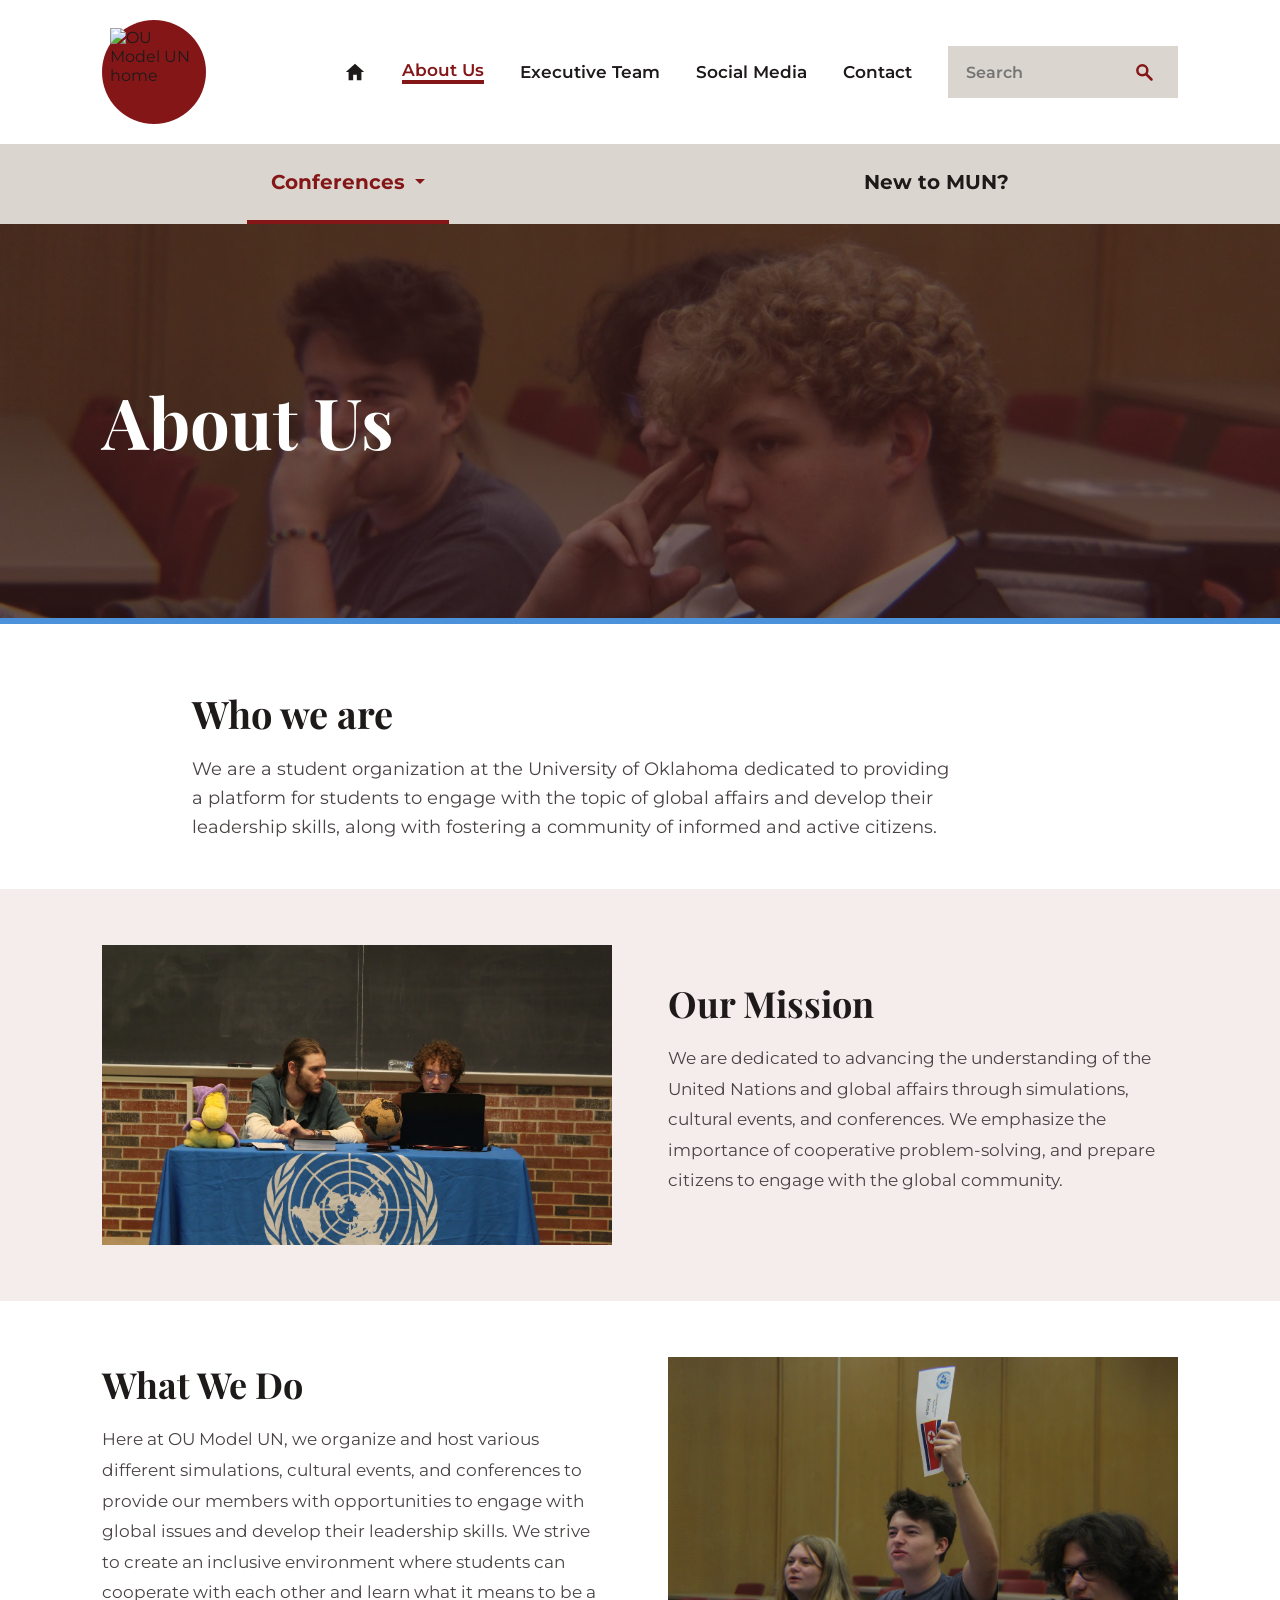
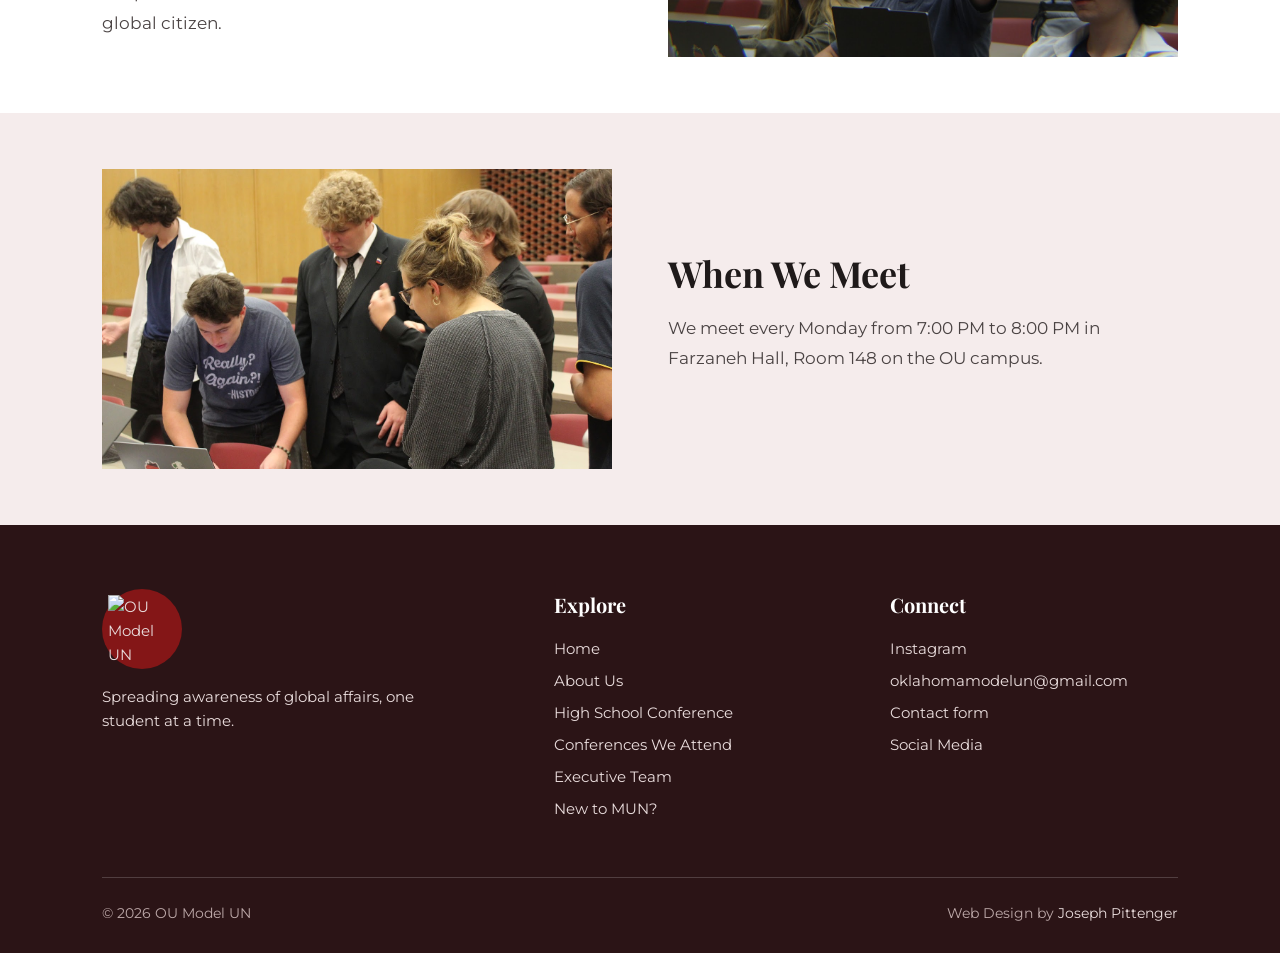
==== commit 87d4b82b: "added a conferences we attend page, added awards, and more." ====
--- a/static/about.html
+++ b/static/about.html
@@ -46,9 +46,12 @@
 
 <nav class="sub-nav" aria-label="Sections">
   <div class="nav-dropdown">
-    <button class="dropdown-toggle" type="button" aria-expanded="false" aria-controls="conf-menu">Conferences <span class="caret" aria-hidden="true"></span></button>
+    <button class="dropdown-toggle active" type="button" aria-expanded="false" aria-controls="conf-menu">Conferences <span class="caret" aria-hidden="true"></span></button>
     <ul class="dropdown-menu" id="conf-menu">
+      <li class="dropdown-label">Hosted</li>
       <li><a href="../variable/high-school-conference.html">High School Conference</a></li>
+      <li class="dropdown-label">Attended</li>
+      <li><a href="../variable/conferences-we-attend.html" class="active">Conferences We Attend</a></li>
     </ul>
   </div>
   <a href="../static/new-to-mun.html">New to MUN?</a>
@@ -107,6 +110,7 @@
         <li><a href="../index.html">Home</a></li>
         <li><a href="../static/about.html">About Us</a></li>
         <li><a href="../variable/high-school-conference.html">High School Conference</a></li>
+        <li><a href="../variable/conferences-we-attend.html">Conferences We Attend</a></li>
         <li><a href="../variable/officers.html">Executive Team</a></li>
         <li><a href="../static/new-to-mun.html">New to MUN?</a></li>
       </ul>
@@ -121,7 +125,7 @@
       </ul>
     </div>
   </div>
-  <div class="footer-bottom">
+ <div class="footer-bottom">
   <p>&copy; 2026 OU Model UN</p>
   <p>Web Design by <a href="https://www.jpitt.net" target="_blank" rel="noopener">Joseph Pittenger</a></p>
 </div>
--- a/styles.css
+++ b/styles.css
@@ -316,4 +316,28 @@
 }
 
 /* Section headings on an individual conference page */
-.content .conf-sub { margin: 56px 0 16px; font-size: clamp(22px, 2.5vw, 30px); }+.content .conf-sub { margin: 56px 0 16px; font-size: clamp(22px, 2.5vw, 30px); }
+
+/* Award history: uses the FAQ row style; this styles the table inside each year */
+.awards-table { width: 100%; margin: 0 0 22px; border-collapse: collapse; }
+.awards-table th, .awards-table td { padding: 12px 16px; border-bottom: 1px solid var(--gray); text-align: left; }
+.awards-table thead th { font-size: 13px; font-weight: 700; letter-spacing: 0.06em; text-transform: uppercase; color: #6b6060; }
+.awards-table td:first-child { font-weight: 600; }
+.awards-section { padding-top: 0; }
+
+/* Dropdown group labels (Hosted / Attended) */
+.dropdown-label { padding: 12px 24px 6px; background: var(--tint); font-size: 12px; font-weight: 700; letter-spacing: 0.08em; text-transform: uppercase; color: #6b6060; }
+@media (max-width: 900px) { .dropdown-label { padding: 12px 0 4px 16px; background: transparent; } }
+
+/* Conferences We Attend page */
+.attend-intro { padding-bottom: 24px; }
+.attend-jump { margin: 0; font-weight: 600; }
+.attend-jump a { color: var(--blue); }
+.attend-section { padding-top: 56px; }
+.attend-body { padding-bottom: 28px; }
+.attend-sub { margin: 28px 0 10px; font-size: 20px; }
+.attend-awards { margin: 0 0 8px; padding-left: 20px; line-height: 1.8; color: #4a4343; }
+.photo-grid { display: grid; grid-template-columns: repeat(auto-fill, minmax(220px, 1fr)); gap: 16px; }
+.photo-grid figure { margin: 0; }
+.photo-grid img { display: block; width: 100%; aspect-ratio: 4 / 3; object-fit: cover; background: #d8d3ce; }
+.photo-grid figcaption { margin-top: 6px; font-size: 14px; color: #6b6060; }
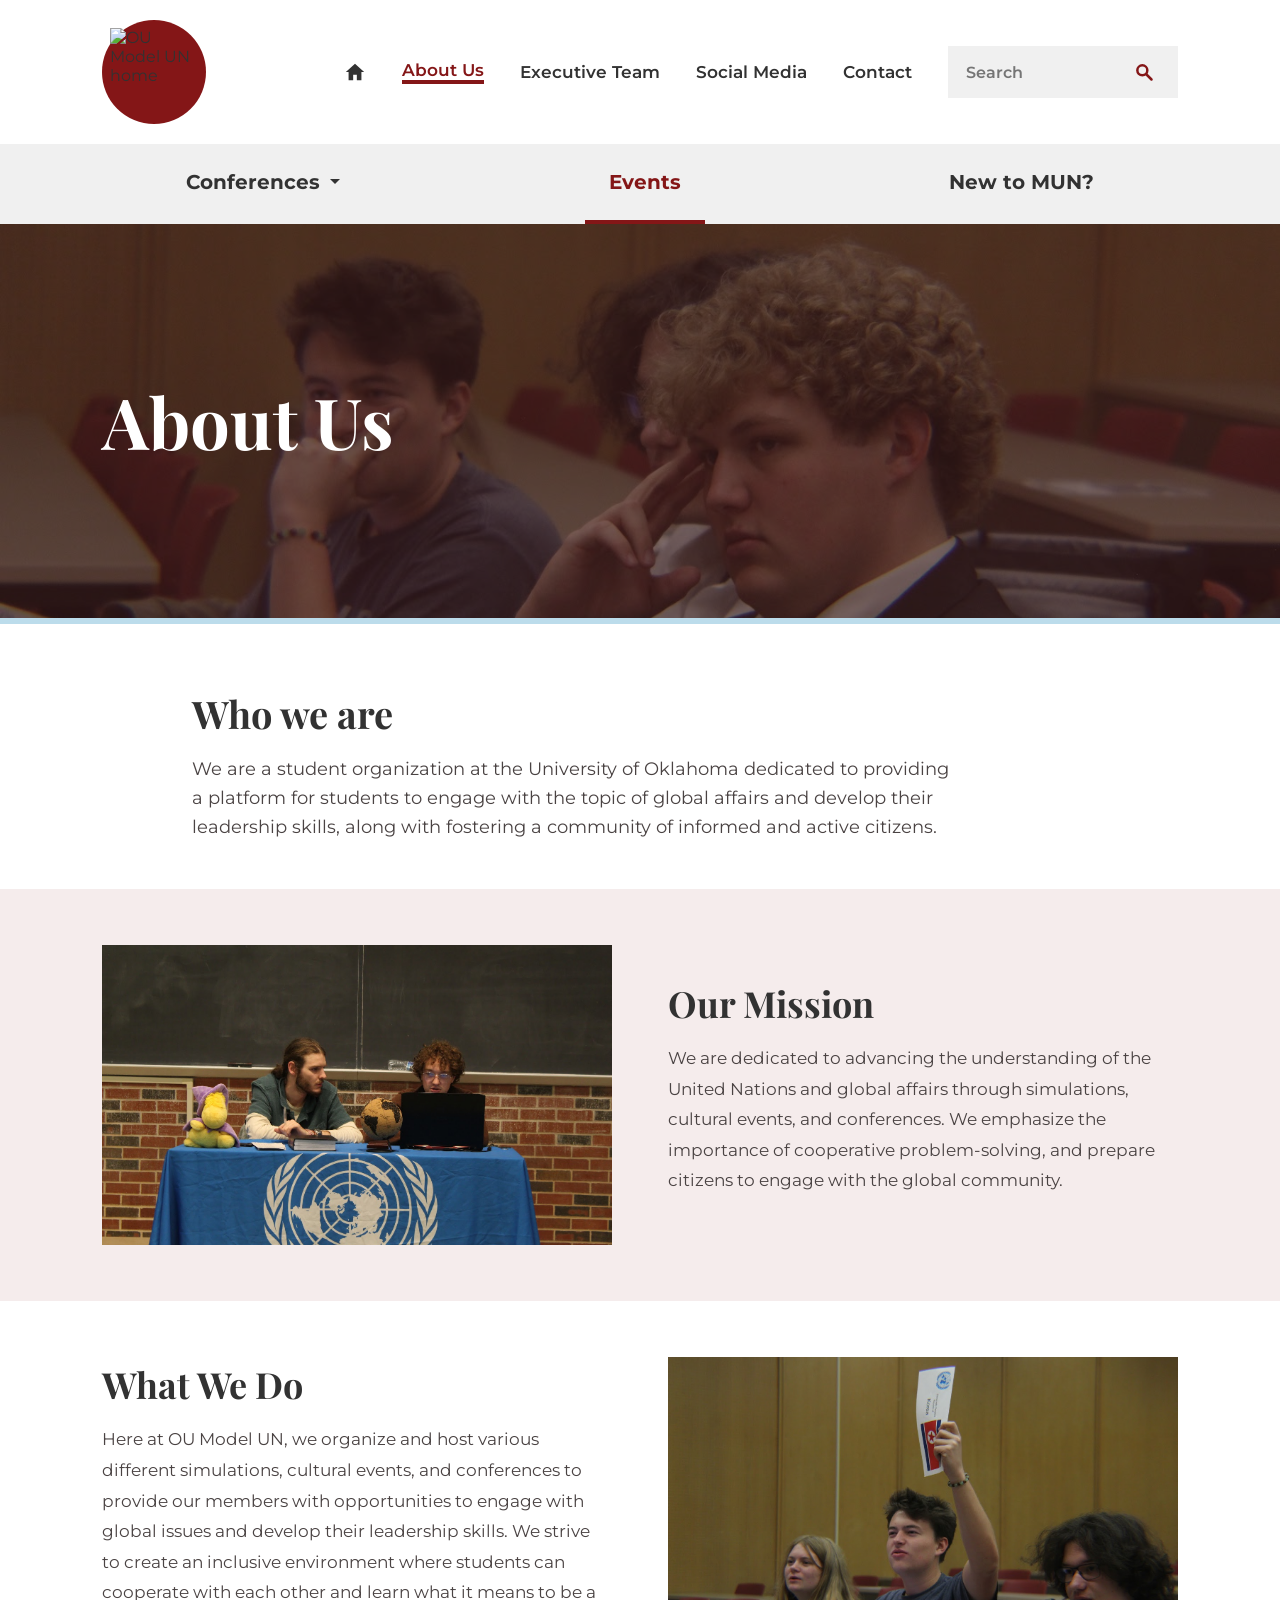
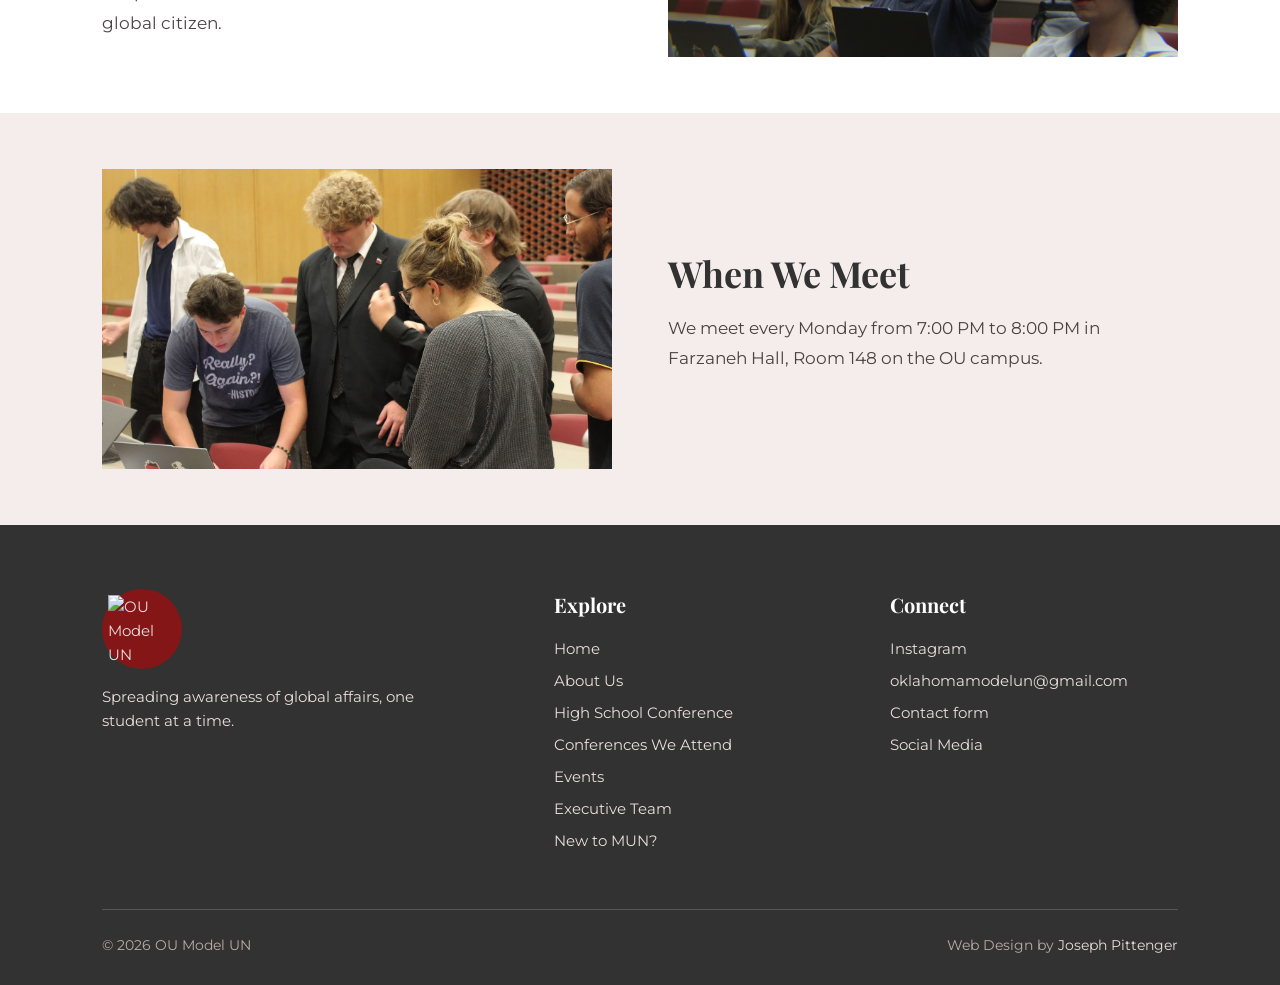
==== commit 1cdaa12f: "added lots of images and a new page!" ====
--- a/static/about.html
+++ b/static/about.html
@@ -46,14 +46,15 @@
 
 <nav class="sub-nav" aria-label="Sections">
   <div class="nav-dropdown">
-    <button class="dropdown-toggle active" type="button" aria-expanded="false" aria-controls="conf-menu">Conferences <span class="caret" aria-hidden="true"></span></button>
+    <button class="dropdown-toggle" type="button" aria-expanded="false" aria-controls="conf-menu">Conferences <span class="caret" aria-hidden="true"></span></button>
     <ul class="dropdown-menu" id="conf-menu">
       <li class="dropdown-label">Hosted</li>
       <li><a href="../variable/high-school-conference.html">High School Conference</a></li>
       <li class="dropdown-label">Attended</li>
-      <li><a href="../variable/conferences-we-attend.html" class="active">Conferences We Attend</a></li>
+      <li><a href="../variable/conferences-we-attend.html">Conferences We Attend</a></li>
     </ul>
   </div>
+  <a href="../variable/events.html" class="active">Events</a>
   <a href="../static/new-to-mun.html">New to MUN?</a>
 </nav>
 
@@ -111,6 +112,7 @@
         <li><a href="../static/about.html">About Us</a></li>
         <li><a href="../variable/high-school-conference.html">High School Conference</a></li>
         <li><a href="../variable/conferences-we-attend.html">Conferences We Attend</a></li>
+        <li><a href="../variable/events.html">Events</a></li>
         <li><a href="../variable/officers.html">Executive Team</a></li>
         <li><a href="../static/new-to-mun.html">New to MUN?</a></li>
       </ul>
--- a/styles.css
+++ b/styles.css
@@ -1,18 +1,19 @@
 :root {
   --crimson: #841617;
-  --ink: #1f1a1a;
-  --gray: #dad5cf;
+  --dark-crimson: #4e0002;
+  --gray: #f0f0f0;
+  --dark-gray: #323232;
   --tint: #f5ecec;
   --blue: #1f5fa8;
-  --blue-light: #4b92db;
+  --blue-light: #bcdceb;
   --pagefind-ui-primary: #841617;
   --pagefind-ui-text: #1f1a1a;
   --pagefind-ui-font: "Montserrat", Arial, sans-serif;
   --font-display: "Playfair Display", Georgia, serif;
 }
 * { box-sizing: border-box; }
-body { margin: 0; font-family: "Montserrat", Arial, sans-serif; color: var(--ink); background: #fff; }
-a { color: var(--ink); text-decoration: none; }
+body { margin: 0; font-family: "Montserrat", Arial, sans-serif; color: var(--dark-gray); background: #fff; }
+a { color: var(--dark-gray); text-decoration: none; }
 a:hover { color: var(--crimson); }
 .sr-only { position: absolute; left: -9999px; }
 
@@ -128,7 +129,7 @@
 }
 
 /* Footer */
-.site-footer { margin-top: 0; padding: 64px 8% 28px; background: #2b1416; color: #e9dcdc; font-size: 15px; line-height: 1.6; }
+.site-footer { margin-top: 0; padding: 64px 8% 28px; background: var(--dark-gray); color: #e9dcdc; font-size: 15px; line-height: 1.6; }
 .site-footer a { color: #e9dcdc; }
 .site-footer a:hover { color: var(--blue-light); }
 .footer-grid { display: grid; grid-template-columns: 1.4fr 1fr 1fr; gap: 48px; max-width: 1100px; margin: 0 auto; }
@@ -161,7 +162,7 @@
 @media (prefers-reduced-motion: reduce) { .js .card-clickable.visible:hover, .js .card-clickable.visible:focus-within { transform: none; } }
 
 /* Clickable conference cards (home page): keep the title dark, turn crimson on hover */
-.conf-card.card-clickable a { color: var(--ink); font-weight: inherit; }
+.conf-card.card-clickable a { color: var(--dark-gray); font-weight: inherit; }
 .conf-card.card-clickable:hover a, .conf-card.card-clickable:focus-within a { color: var(--crimson); }
 
 /* Card icons (social page) */
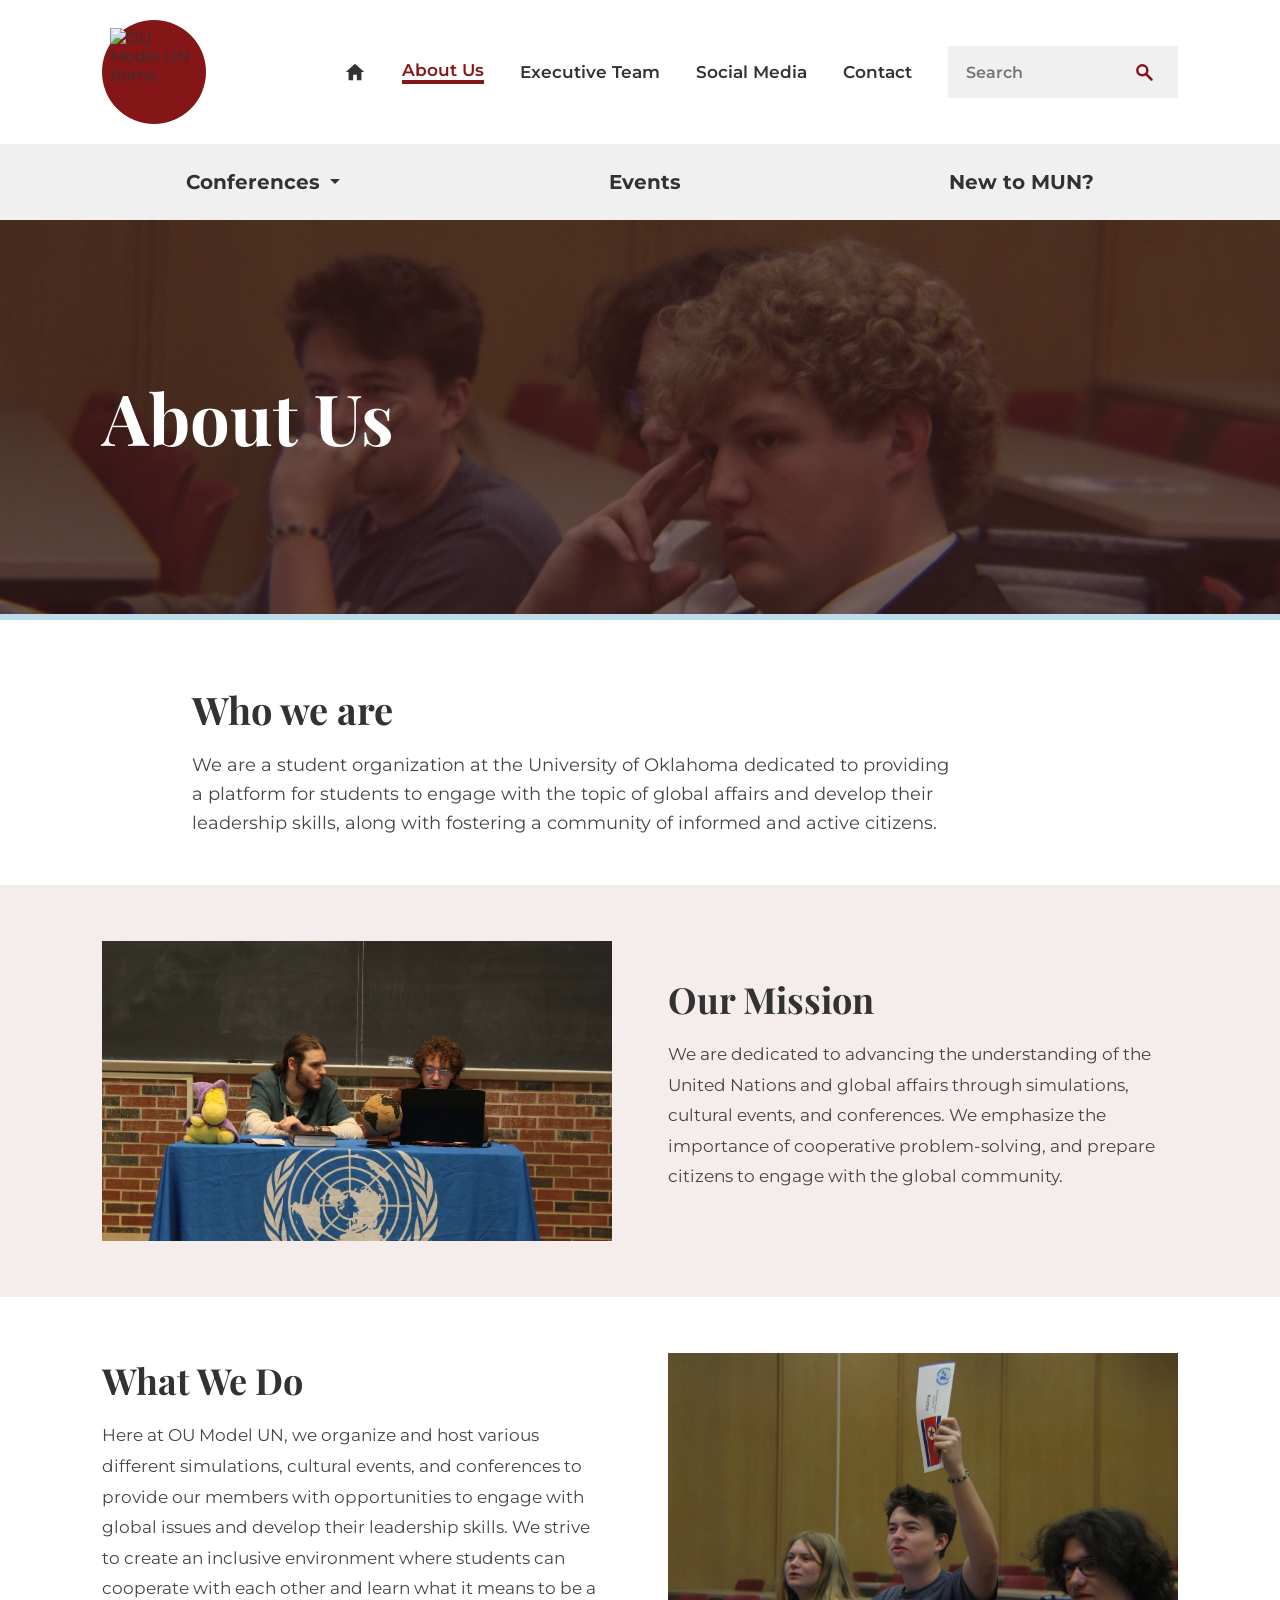
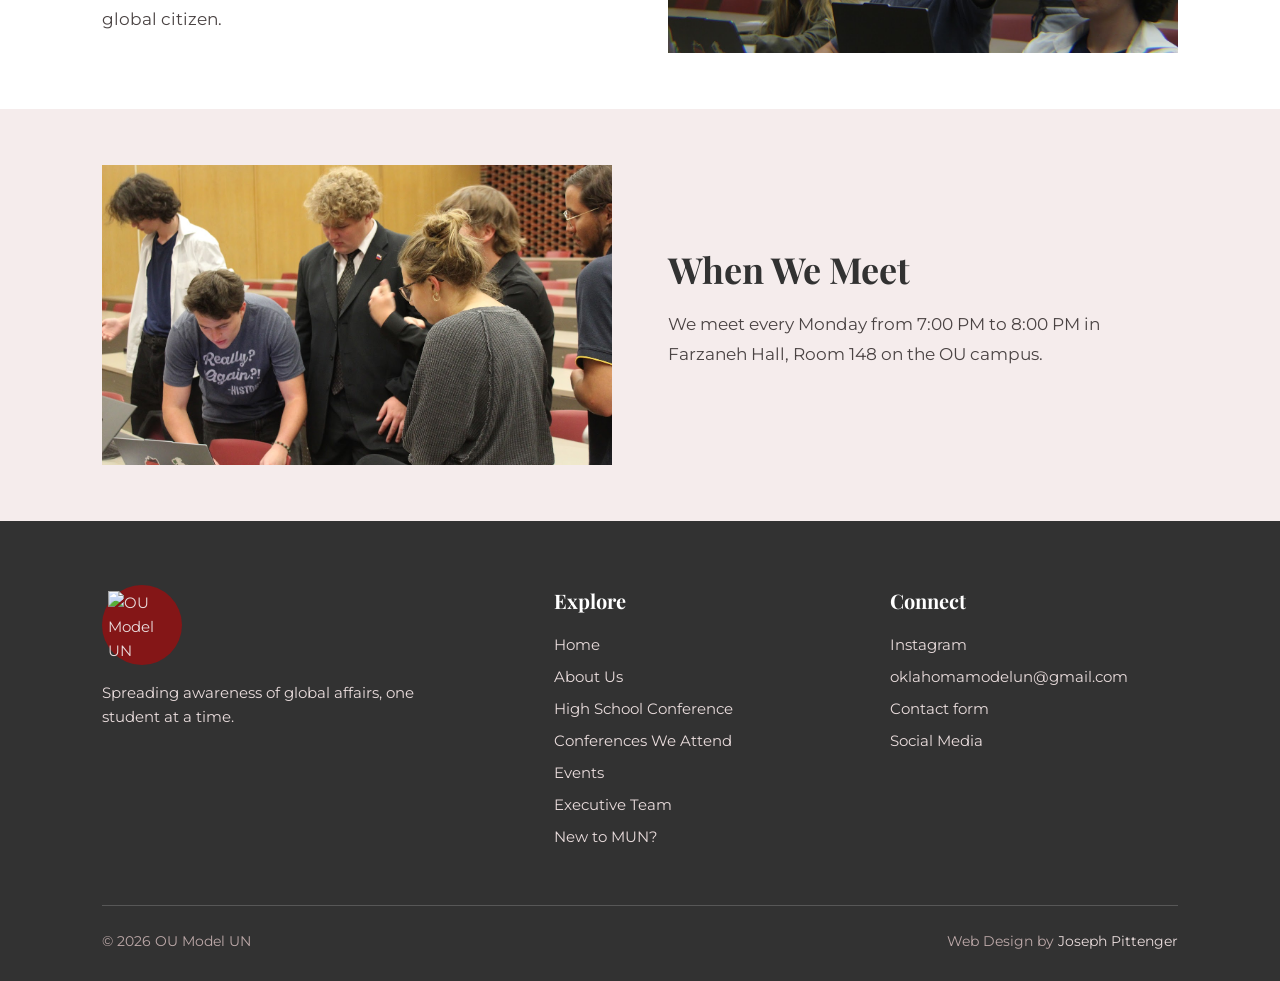
==== commit a7163c5a: "fixed a bug" ====
--- a/static/about.html
+++ b/static/about.html
@@ -54,7 +54,7 @@
       <li><a href="../variable/conferences-we-attend.html">Conferences We Attend</a></li>
     </ul>
   </div>
-  <a href="../variable/events.html" class="active">Events</a>
+  <a href="../variable/events.html">Events</a>
   <a href="../static/new-to-mun.html">New to MUN?</a>
 </nav>
 
